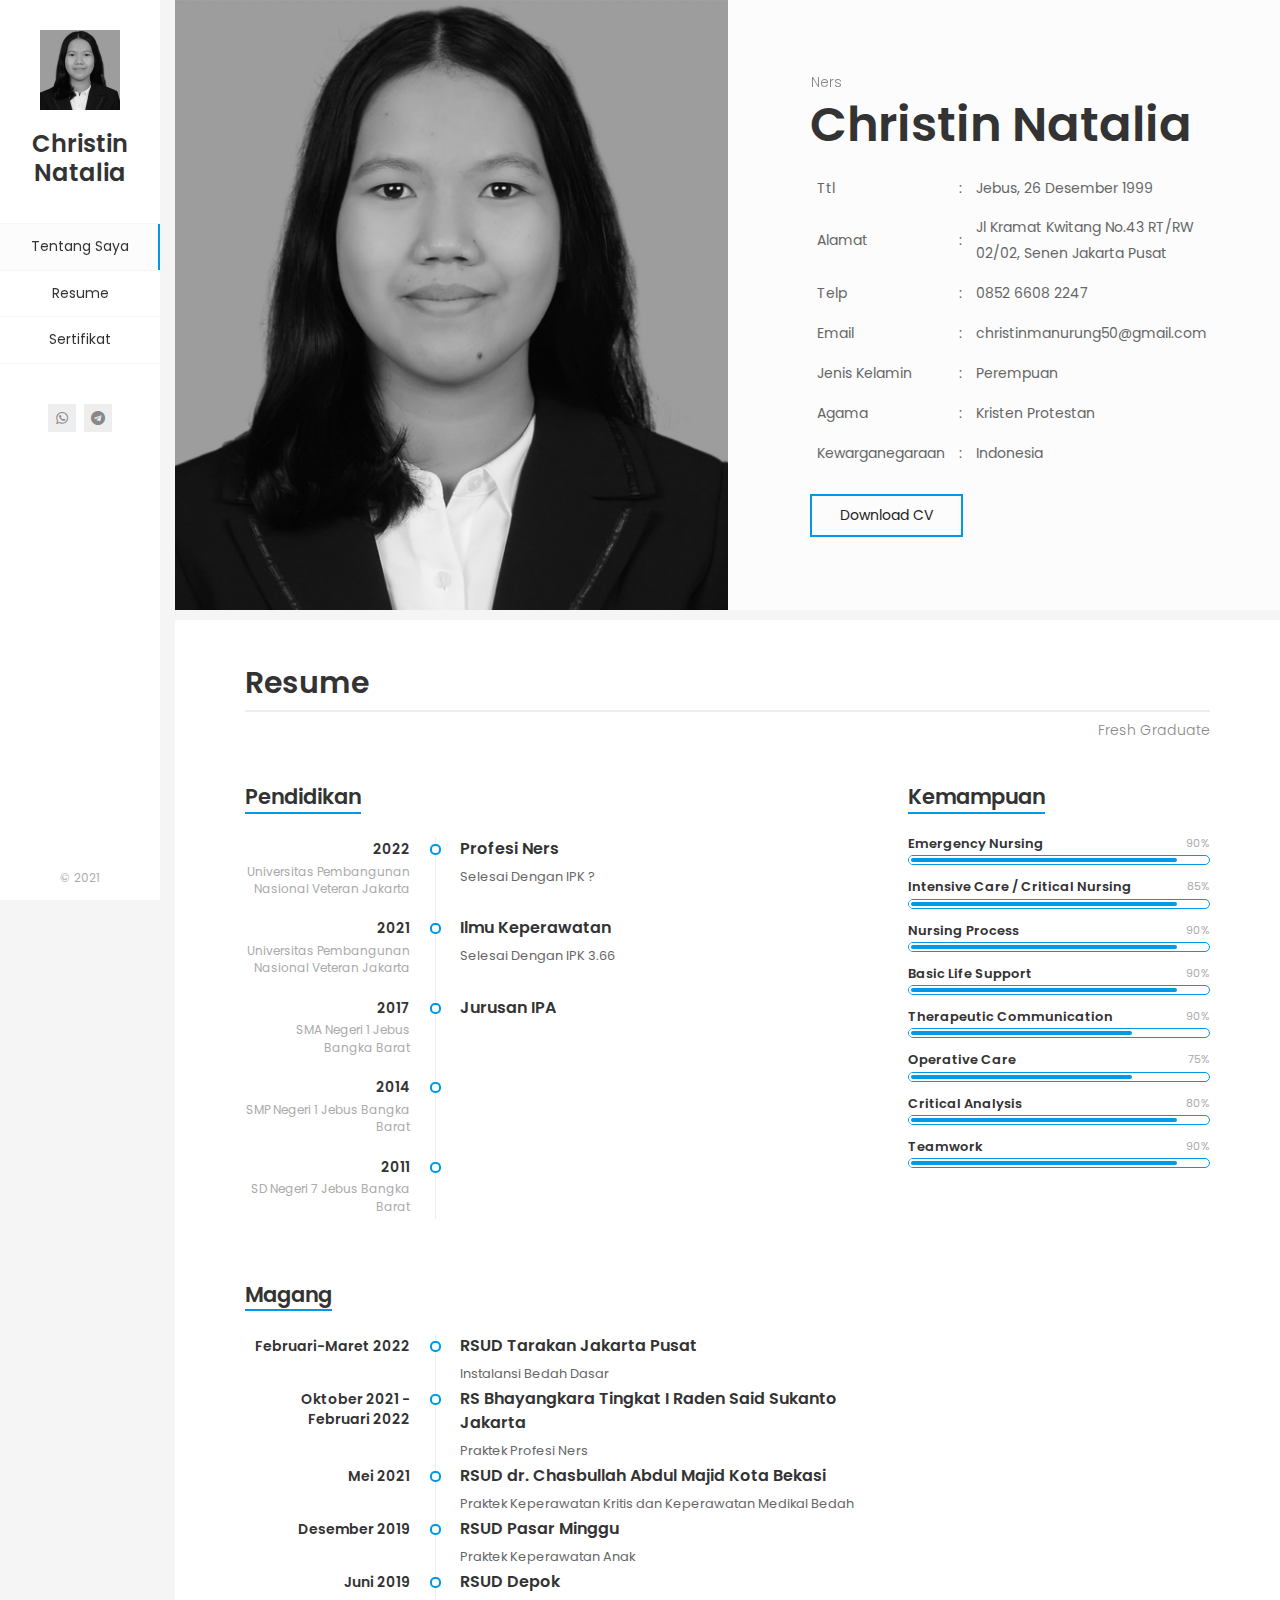
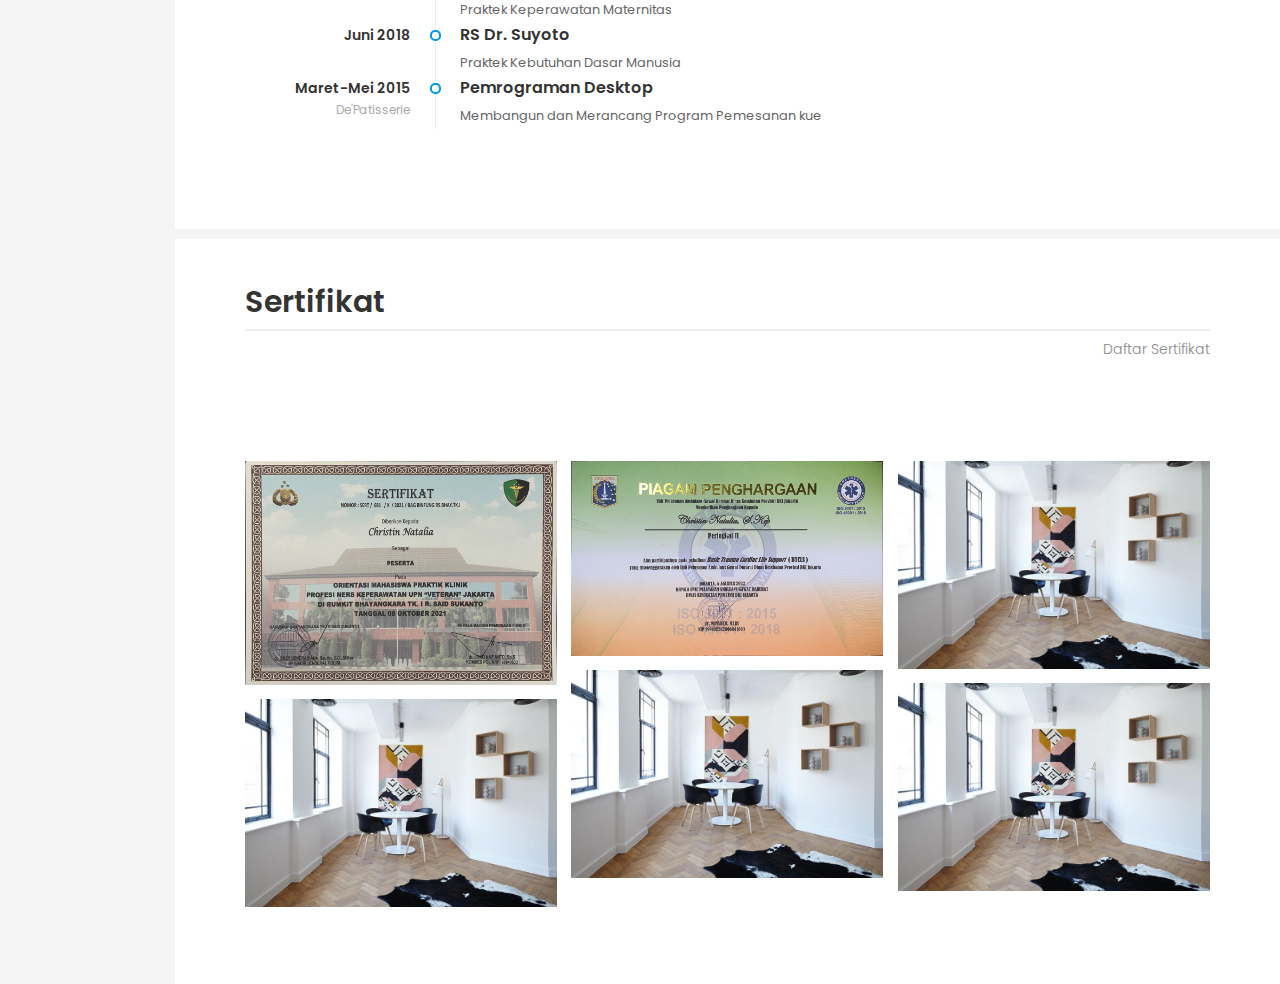
==== index.html @ 573642d5 "commit pertama" ====
<!DOCTYPE html>
<html lang="en-US">

<head>
    <meta charset="UTF-8">
    <meta name="viewport" content="width=device-width, initial-scale=1.0">
    <link rel="profile" href="https://gmpg.org/xfn/11">
    <link rel="pingback" href="https://lmpixels.com/wp/kerge-wp/demo-op/xmlrpc.php">
    <title>Christin Natalia</title>
    <link href="assets/img/favicon.ico" rel="icon">
    <meta name='robots' content='max-image-preview:large'>
    <link rel='dns-prefetch' href='//fonts.googleapis.com'>
    <link rel='dns-prefetch' href='//s.w.org'>
    
    <script type="text/javascript">
        window._wpemojiSettings = {
            "baseUrl": "https:\/\/s.w.org\/images\/core\/emoji\/13.0.1\/72x72\/",
            "ext": ".png",
            "svgUrl": "https:\/\/s.w.org\/images\/core\/emoji\/13.0.1\/svg\/",
            "svgExt": ".svg",
            "source": {
                "concatemoji": "https:\/\/lmpixels.com\/wp\/kerge-wp\/demo-op\/wp-includes\/js\/wp-emoji-release.min.js"
            }
        };
        ! function (e, a, t) {
            var n, r, o, i = a.createElement("canvas"),
                p = i.getContext && i.getContext("2d");

            function s(e, t) {
                var a = String.fromCharCode;
                p.clearRect(0, 0, i.width, i.height), p.fillText(a.apply(this, e), 0, 0);
                e = i.toDataURL();
                return p.clearRect(0, 0, i.width, i.height), p.fillText(a.apply(this, t), 0, 0), e === i.toDataURL()
            }

            function c(e) {
                var t = a.createElement("script");
                t.src = e, t.defer = t.type = "text/javascript", a.getElementsByTagName("head")[0].appendChild(t)
            }
            for (o = Array("flag", "emoji"), t.supports = {
                    everything: !0,
                    everythingExceptFlag: !0
                }, r = 0; r < o.length; r++) t.supports[o[r]] = function (e) {
                if (!p || !p.fillText) return !1;
                switch (p.textBaseline = "top", p.font = "600 32px Arial", e) {
                    case "flag":
                        return s([127987, 65039, 8205, 9895, 65039], [127987, 65039, 8203, 9895, 65039]) ? !1 : !s([
                            55356, 56826, 55356, 56819
                        ], [55356, 56826, 8203, 55356, 56819]) && !s([55356, 57332, 56128, 56423, 56128, 56418,
                            56128, 56421, 56128, 56430, 56128, 56423, 56128, 56447
                        ], [55356, 57332, 8203, 56128, 56423, 8203, 56128, 56418, 8203, 56128, 56421, 8203,
                            56128, 56430, 8203, 56128, 56423, 8203, 56128, 56447
                        ]);
                    case "emoji":
                        return !s([55357, 56424, 8205, 55356, 57212], [55357, 56424, 8203, 55356, 57212])
                }
                return !1
            }(o[r]), t.supports.everything = t.supports.everything && t.supports[o[r]], "flag" !== o[r] && (t
                .supports.everythingExceptFlag = t.supports.everythingExceptFlag && t.supports[o[r]]);
            t.supports.everythingExceptFlag = t.supports.everythingExceptFlag && !t.supports.flag, t.DOMReady = !1, t
                .readyCallback = function () {
                    t.DOMReady = !0
                }, t.supports.everything || (n = function () {
                    t.readyCallback()
                }, a.addEventListener ? (a.addEventListener("DOMContentLoaded", n, !1), e.addEventListener("load",
                    n, !1)) : (e.attachEvent("onload", n), a.attachEvent("onreadystatechange", function () {
                    "complete" === a.readyState && t.readyCallback()
                })), (n = t.source || {}).concatemoji ? c(n.concatemoji) : n.wpemoji && n.twemoji && (c(n.twemoji),
                    c(n.wpemoji)))
        }(window, document, window._wpemojiSettings);
    </script>
    <style type="text/css">
        img.wp-smiley,
        img.emoji {
            display: inline !important;
            border: none !important;
            box-shadow: none !important;
            height: 1em !important;
            width: 1em !important;
            margin: 0 .07em !important;
            vertical-align: -0.1em !important;
            background: none !important;
            padding: 0 !important;
        }

        .recentcomments a {
            display: inline !important;
            padding: 0 !important;
            margin: 0 !important;
        }
        img {     
            -webkit-touch-callout:none;  
            -webkit-user-select:none;
        }
        img {
            pointer-events: none;
        }
        .nul_bdr{ border: none; padding-bottom:-10px !important; margin-bottom: -10px !important; }
    </style>
    <link rel='stylesheet' id='css-0-css' href='assets/css/176cccc6-1619509278.min.css' type='text/css' media='all'>
    <link rel='stylesheet' id='kerge-google-fonts-css' href='https://fonts.googleapis.com/css?family=Poppins:100,100italic,200,200italic,300,300italic,regular,italic,500,500italic,600,600italic,700,700italic,800,800italic,900,900italic' type='text/css' media='all'>
    <script type='text/javascript' src='assets/js/597e2102-1607774203.min.js' id='js-1-js'></script>
    <link rel="https://api.w.org/" href="assets/json/index.json">
    <link rel="alternate" type="application/json" href="assets/json/wp/v2/pages/14.json">
    <link rel="EditURI" type="application/rsd+xml" title="RSD" href="xmlrpc.xml?rsd">
    <link rel="wlwmanifest" type="application/wlwmanifest+xml" href="wp-includes\wlwmanifest.xml">
    <link href="assets/venobox/venobox.css" rel="stylesheet">
    <meta name="generator" content="WordPress 5.7.1">
    
    <link rel="alternate" type="application/json+oembed" href="assets/json/oembed/1.0/embed.json?url=https%3A%2F%2Flmpixels.com%2Fwp%2Fkerge-wp%2Fdemo-op%2F">
    <link rel="alternate" type="text/xml+oembed" href="assets/json/oembed/1.0/embed.xml?url=https%3A%2F%2Flmpixels.com%2Fwp%2Fkerge-wp%2Fdemo-op%2F&#038;format=xml">
    <style type="text/css" id="wp-custom-css">
        .section-inner.start-page-full-width {
            min-height: 0;
        }
    </style>
</head>

<body data-rsssl="1"
    class="home page-template page-template-page-templates page-template-template-kerge-vcard-one-page page-template-page-templatestemplate-kerge-vcard-one-page-php page page-id-14 wp-embed-responsive masthead-fixed full-width grid" oncontextmenu="return false">

    <!-- Loading animation -->
    <div class="preloader">
        <div class="preloader-animation">
            <div class="preloader-spinner">
            </div>
        </div>
    </div>
    <!-- /Loading animation -->

    <div id="page" class="page-layout">

        <header id="site_header" class="header mobile-menu-hide">
            <div class="header-content clearfix">
                <div class="header-image">
                    <a href="index.html">
                        <img src="assets/img/foto.jpg" alt="image">
                    </a>
                </div>

                <div class="site-title-block">
                    <a href="index.html">
                        <h1 class="site-title">Christin Natalia</h1>
                    </a>
                </div>

                <!-- Navigation -->
                <div class="site-nav dl-menuwrapper">                    
                    <ul id="nav" class="site-main-menu site-auto-menu one-page-menu"></ul>                    
                </div>

                <!-- Social Links -->
                <div class="social-links">
                    <a href="#" target="_blank"> <i class="fa fa-whatsapp"></i></a>
                    <a href="#" target="_blank"><i class="fa fa-telegram"></i> </a>
                </div>
                <!-- /Social Links -->

                <!-- Copyrights -->
                <div class="copyrights">© 2021</div>
                <!-- /Copyrights -->
            </div>
        </header>
        <!-- /Header -->

        <!-- Mobile Header -->
        <div class="mobile-header mobile-visible">
            <div class="mobile-logo-container">
                <div class="mobile-header-image">
                    <a href="index.html">
                        <img src="assets/img/foto.jpg" alt="image">
                    </a>
                </div>

                <div class="mobile-site-title">
                    <a href="index.html">Christin Natalia</a>
                </div>
            </div>

            <a class="menu-toggle mobile-visible"> <i class="fa fa-bars"></i> </a>
        </div>
        <!-- /Mobile Header -->

        <!-- Scroll To Top Button -->
        <div class="lmpixels-scroll-to-top"><i class="lnr lnr-chevron-up"></i></div>
        <!-- /Scroll To Top Button -->

        <div id="main" class="site-main">
            <!-- Page changer wrapper -->
            <div class="pt-wrapper">
                <!-- Subpages -->
                <div class="subpages one-page-layout">

                    <section id="about-me" data-title="Tentang Saya"
                        class="pt-page pt-page-about-me start-page second-style">
                        <div class="section-inner start-page-full-width">
                            <div class="start-page-full-width">
                                <div class="row">
                                    <div class="col-sm-12 col-md-6 col-lg-6">
                                        <div class="inner-content">
                                            <div class="fill-block"></div>
                                        </div>
                                    </div>
                                    <div class="col-sm-12 col-md-6 col-lg-6">
                                        <div class="inner-content">
                                            <div class="hp-text-block">
                                                <div class="owl-carousel text-rotation">
                                                    <div class="item">
                                                        <div class="sp-subtitle">Ners</div>
                                                    </div>
                                                    <div class="item">
                                                        <div class="sp-subtitle">Sarjana Keperawatan</div>
                                                    </div>
                                                    <div class="item">
                                                        <div class="sp-subtitle">  </div>
                                                    </div>
                                                    <div class="item">
                                                        <div class="sp-subtitle">  </div>
                                                    </div>                                                    
                                                </div>
                                                <h2 class="hp-main-title">Christin Natalia</h2>
                                                <table class="nul_bdr">
                                                    <tr class="nul_bdr"> <td class="nul_bdr">Ttl</td> <td class="nul_bdr">:</td> <td class="nul_bdr"> Jebus, 26 Desember 1999</td> </tr>
                                                    <tr class="nul_bdr"> <td class="nul_bdr">Alamat</td> <td class="nul_bdr">:</td> <td class="nul_bdr">Jl Kramat Kwitang No.43 RT/RW 02/02, Senen Jakarta Pusat</td> </tr>
                                                    <tr class="nul_bdr"> <td class="nul_bdr">Telp</td> <td class="nul_bdr">:</td> <td class="nul_bdr">0852 6608 2247</td> </tr>
                                                    <tr class="nul_bdr"> <td class="nul_bdr">Email</td> <td class="nul_bdr">:</td> <td class="nul_bdr">christinmanurung50@gmail.com</td> </tr>
                                                    <tr class="nul_bdr"> <td class="nul_bdr">Jenis Kelamin</td> <td class="nul_bdr">:</td> <td class="nul_bdr">Perempuan</td> </tr>
                                                    <tr class="nul_bdr"> <td class="nul_bdr">Agama</td> <td class="nul_bdr">:</td> <td class="nul_bdr">Kristen Protestan</td> </tr>
                                                    <tr class="nul_bdr"> <td class="nul_bdr">Kewarganegaraan</td> <td class="nul_bdr">:</td> <td class="nul_bdr">Indonesia</td> </tr>                
                                                </table>
                                                <div class="hp-buttons">
                                                    <a href="https://bit.ly/Christin_Natalia_CV" target="_blank"
                                                        class="btn btn-primary">Download CV</a>
                                                </div>
                                            </div>
                                        </div>
                                    </div>
                                </div>
                            </div>
                        </div>
                        
                    </section>
                    <section id="resume" data-title="Resume" class="pt-page pt-page-resume">
                        <div class="section-inner custom-page-content">
                            <div class="section-title-block second-style">
                                <h2 class="section-title">Resume</h2>
                                <h5 class="section-description">Fresh Graduate</h5>
                            </div>
                            <div class="section-content">
                                <div class="fw-page-builder-content">
                                    <section class="fw-main-row ">
                                        <div class="fw-container">
                                            <div class="row">
                                                <div class=" col-xs-12 col-sm-8 ">
                                                    <div id="col_inner_id-608f7d94ee804" class="fw-col-inner"
                                                        data-paddings="0px 0px 30px 0px">
                                                        <div class="block-title">
                                                            <h3>Pendidikan<span></span></h3>
                                                        </div>
                                                        <div id="timeline-608f7d94eea5d"
                                                            class="timeline timeline-second-style clearfix">
                                                            <div class="timeline-item clearfix">
                                                                <div class="left-part">
                                                                    <h5 class="item-period">2022</h5>
                                                                    <span class="item-company">Universitas Pembangunan Nasional Veteran Jakarta</span>
                                                                </div>
                                                                <div class="divider"></div>
                                                                <div class="right-part">
                                                                    <h4 class="item-title">Profesi Ners</h4>
                                                                    <div class="text"> Selesai Dengan IPK ? </div>
                                                                </div>
                                                            </div>
															<div class="timeline-item clearfix">
                                                                <div class="left-part">
                                                                    <h5 class="item-period">2021</h5>
                                                                    <span class="item-company">Universitas Pembangunan Nasional Veteran Jakarta</span>
                                                                </div>
                                                                <div class="divider"></div>
                                                                <div class="right-part">
                                                                    <h4 class="item-title">Ilmu Keperawatan</h4>
                                                                    <div class="text"> Selesai Dengan IPK 3.66 </div>
                                                                </div>
                                                            </div>
                                                            <div class="timeline-item clearfix">
                                                                <div class="left-part">
                                                                    <h5 class="item-period">2017</h5>
                                                                    <span class="item-company">SMA Negeri 1 Jebus Bangka
                                                                        Barat</span>
                                                                </div>
                                                                <div class="divider"></div>
                                                                <div class="right-part">
                                                                    <h4 class="item-title">Jurusan IPA</h4>
                                                                    <div class="text"> </div>
                                                                </div>
                                                            </div>
                                                            <div class="timeline-item clearfix">
                                                                <div class="left-part">
                                                                    <h5 class="item-period">2014</h5>
                                                                    <span class="item-company">SMP Negeri 1 Jebus Bangka
                                                                        Barat</span>
                                                                </div>
                                                                <div class="divider"></div>
                                                                <div class="right-part">
                                                                    <h4 class="item-title"></h4>
                                                                    <div class="text"> </div>
                                                                </div>
                                                            </div>
                                                            <div class="timeline-item clearfix">
                                                                <div class="left-part">
                                                                    <h5 class="item-period">2011</h5>
                                                                    <span class="item-company">SD Negeri 7 Jebus Bangka
                                                                        Barat</span>
                                                                </div>
                                                                <div class="divider"></div>
                                                                <div class="right-part">
                                                                    <h4 class="item-title"></h4>
                                                                    <div class="text"> </div>
                                                                </div>
                                                            </div>
                                                        </div>
                                                        <div class="fw-divider-space" style="padding-top: 30px;"></div>
                                                        <!--<div class="block-title">
                                                            <h3>Pengalaman<span></span></h3>
                                                        </div>
                                                        <div id="timeline-608f7d94eed61"
                                                            class="timeline timeline-second-style clearfix">
                                                            <div class="timeline-item clearfix">
                                                                <div class="left-part">
                                                                    <h5 class="item-period">2018 - Sekarang</h5>
                                                                    <span class="item-company">PT MUGI</span>
                                                                </div>
                                                                <div class="divider"></div>
                                                                <div class="right-part">
                                                                    <h4 class="item-title">Pemrograman Web</h4>
                                                                    <div class="text" style="max-width: 1000px;"> 
                                                                        <ol>
                                                                            <li>Membangun dan merancang web <a href="https://mugi.co.id/" target="_blank">mugi.co.id</a></li>
                                                                            <li>Membangun dan merancang web <a href="https://master.mugi.co.id/" target="_blank">manajemen servis</a> untuk keperluan: </li>
                                                                                <ol type="a" style="margin:0px;">
                                                                                    <li>Proses pemasangan</li>
                                                                                    <li>Proses servis</li>
                                                                                    <li>Pelaporan servis</li>
                                                                                    <li>Pengelolaan mesin(garansi, tera & tera ulang)</li>                                                                                
                                                                                </ol>
                                                                            <li>Membangun dan merancang web <a href="https://master.mugi.co.id/" target="_blank">logistik</a> untuk keperluan: </li>
                                                                                <ol type="a" style="margin:0px;">
                                                                                    <li>Bon Permintaan Barang</li>
                                                                                    <li>Bon Barang Masuk</li>
                                                                                    <li>Barang Keluar</li>
                                                                                    <li>Stok mesin nasional</li>
                                                                                </ol>
                                                                            <li>Membangun dan merancang web <a href="https://master.mugi.co.id/" target="_blank">Pembelian</a></li>
                                                                            <li>Membangun dan merancang web <a href="https://kasbank.mugi.co.id/" target="_blank">General Ledger(Jurnal Umum)</a> untuk: </li>
                                                                                <ol type="a" style="margin:0px;">
                                                                                    <li>Kas</li>
                                                                                    <li>Bank</li>
                                                                                    <li>Piutang dagang</li>
                                                                                    <li>Laporan neraca saldo, LKK & LKB</li>
                                                                                </ol>
                                                                            <li>Membangun dan merancang web <a href="https://report.mugi.co.id/" target="_blank">Khusus Laporan</a> untuk: </li>
                                                                                <ol type="a" style="margin:0px;">
                                                                                    <li>Konfirmasi pesanan</li>
                                                                                    <li>Inventaris</li>
                                                                                    <li>Piutang dagang</li>                                                                                    
                                                                                </ol>
                                                                            <li>Memperbaiki dan menyusun ulang database</li>
                                                                        </ol>
                                                                    </div>

                                                                </div>
                                                            </div>
                                                        </div>
                                                        <!---->
                                                        <div class="fw-divider-space" style="padding-top: 30px;"></div>
                                                        <div class="block-title">
                                                            <h3>Magang<span></span></h3>
                                                        </div>
                                                        <div id="timeline-608f7d94eed61"
                                                            class="timeline timeline-second-style clearfix">
                                                            <div class="timeline-item clearfix">
                                                                <div class="left-part">
                                                                    <h5 class="item-period">Februari-Maret 2022</h5>
                                                                    <span class="item-company"> </span>
                                                                </div>
                                                                <div class="divider"></div>
                                                                <div class="right-part">
                                                                    <h4 class="item-title">RSUD Tarakan Jakarta Pusat</h4>
                                                                    <div class="text">Instalansi Bedah Dasar</div> 
                                                                </div>
                                                            </div>
                                                        </div>
														<div id="timeline-608f7d94eed61"
                                                            class="timeline timeline-second-style clearfix">
                                                            <div class="timeline-item clearfix">
                                                                <div class="left-part">
                                                                    <h5 class="item-period">Oktober 2021 - Februari 2022</h5>
                                                                    <span class="item-company"> </span>
                                                                </div>
                                                                <div class="divider"></div>
                                                                <div class="right-part">
                                                                    <h4 class="item-title">RS Bhayangkara Tingkat I Raden Said Sukanto Jakarta</h4>
                                                                    <div class="text">Praktek Profesi Ners</div> 
                                                                </div>
                                                            </div>
                                                        </div>
														<div id="timeline-608f7d94eed61"
                                                            class="timeline timeline-second-style clearfix">
                                                            <div class="timeline-item clearfix">
                                                                <div class="left-part">
                                                                    <h5 class="item-period">Mei 2021</h5>
                                                                    <span class="item-company"> </span>
                                                                </div>
                                                                <div class="divider"></div>
                                                                <div class="right-part">
                                                                    <h4 class="item-title">RSUD dr. Chasbullah Abdul Majid Kota Bekasi</h4>
                                                                    <div class="text">Praktek Keperawatan Kritis dan Keperawatan Medikal Bedah</div> 
                                                                </div>
                                                            </div>
                                                        </div>
														<div id="timeline-608f7d94eed61"
                                                            class="timeline timeline-second-style clearfix">
                                                            <div class="timeline-item clearfix">
                                                                <div class="left-part">
                                                                    <h5 class="item-period">Desember 2019</h5>
                                                                    <span class="item-company"> </span>
                                                                </div>
                                                                <div class="divider"></div>
                                                                <div class="right-part">
                                                                    <h4 class="item-title">RSUD Pasar Minggu</h4>
                                                                    <div class="text">Praktek Keperawatan Anak</div> 
                                                                </div>
                                                            </div>
                                                        </div>
														
														<div id="timeline-608f7d94eed61"
                                                            class="timeline timeline-second-style clearfix">
                                                            <div class="timeline-item clearfix">
                                                                <div class="left-part">
                                                                    <h5 class="item-period">Juni 2019</h5>
                                                                    <span class="item-company"> </span>
                                                                </div>
                                                                <div class="divider"></div>
                                                                <div class="right-part">
                                                                    <h4 class="item-title">RSUD Depok</h4>
                                                                    <div class="text">Praktek Keperawatan Maternitas</div> 
                                                                </div>
                                                            </div>
                                                        </div>
														<div id="timeline-608f7d94eed61"
                                                            class="timeline timeline-second-style clearfix">
                                                            <div class="timeline-item clearfix">
                                                                <div class="left-part">
                                                                    <h5 class="item-period">Juni 2018</h5>
                                                                    <span class="item-company"> </span>
                                                                </div>
                                                                <div class="divider"></div>
                                                                <div class="right-part">
                                                                    <h4 class="item-title">RS Dr. Suyoto</h4>
                                                                    <div class="text">Praktek Kebutuhan Dasar Manusia</div> 
                                                                </div>
                                                            </div>
                                                        </div>
														
														<div id="timeline-608f7d94eed61"
                                                            class="timeline timeline-second-style clearfix">
                                                            <div class="timeline-item clearfix">
                                                                <div class="left-part">
                                                                    <h5 class="item-period">Maret-Mei 2015</h5>
                                                                    <span class="item-company">De'Patisserie</span>
                                                                </div>
                                                                <div class="divider"></div>
                                                                <div class="right-part">
                                                                    <h4 class="item-title">Pemrograman Desktop</h4>
                                                                    <div class="text">Membangun dan Merancang Program Pemesanan kue</div> 
                                                                </div>
                                                            </div>
                                                        </div>
														
                                                        <!---->
                                                    </div>
                                                </div>
                                                <div class=" col-xs-12 col-sm-4 ">
                                                    <div id="col_inner_id-608f7d94eef00" class="fw-col-inner"
                                                        data-paddings="0px 0px 0px 0px">
                                                        <div class="block-title">
                                                            <h3>Kemampuan<span></span></h3>
                                                        </div>
                                                        <div id="skills-608f7d94ef2be"
                                                            class="skills-info skills-second-style">
                                                            <div class="clearfix">
                                                                <h4>Emergency Nursing</h4>
                                                                <div class="skill-value">90%</div>
                                                            </div>
                                                            <div id="skill-d9463e5f0a24d672eeef77870568f031"
                                                                data-value="90" data-color="#0099e5"
                                                                class="skill-container">
                                                                <div class="skill-percentage"></div>
                                                            </div>
                                                            <div class="clearfix">
                                                                <h4>Intensive Care / Critical Nursing</h4>
                                                                <div class="skill-value">85%</div>
                                                            </div>
                                                            <div id="skill-46bcfcc7b1edf93255525d3a3249f963"
                                                                data-value="80" data-color="#0099e5"
                                                                class="skill-container">
                                                                <div class="skill-percentage"></div>
                                                            </div>
                                                            <div class="clearfix">
                                                                <h4>Nursing Process</h4>
                                                                <div class="skill-value">90%</div>
                                                            </div>
                                                            <div id="skill-35980444dce5f6d1a750bc2b7e6f3258"
                                                                data-value="90" data-color="#0099e5"
                                                                class="skill-container">
                                                                <div class="skill-percentage"></div>
                                                            </div>
                                                            <div class="clearfix">
                                                                <h4>Basic Life Support</h4>
                                                                <div class="skill-value">90%</div>
                                                            </div>
                                                            <div id="skill-ffc0c0eb95eca18bf4c6ff0a75020adf"
                                                                data-value="90" data-color="#0099e5"
                                                                class="skill-container">
                                                                <div class="skill-percentage"></div>
                                                            </div>
                                                            <div class="clearfix">
                                                                <h4>Therapeutic Communication</h4>
                                                                <div class="skill-value">90%</div>
                                                            </div>
                                                            <div id="skill-8cfe7b82b5dd93334224bbe9f283e2fb"
                                                                data-value="90" data-color="#0099e5"
                                                                class="skill-container">
                                                                <div class="skill-percentage"></div>
                                                            </div>
                                                            <div class="clearfix">
                                                                <h4>Operative Care</h4>
                                                                <div class="skill-value">75%</div>
                                                            </div>
                                                            <div id="skill-8cfe7b82b5dd93334224bbe9f283e2fb"
                                                                data-value="75" data-color="#0099e5"
                                                                class="skill-container">
                                                                <div class="skill-percentage"></div>
                                                            </div>
                                                            <div class="clearfix">
                                                                <h4>Critical Analysis</h4>
                                                                <div class="skill-value">80%</div>
                                                            </div>
                                                            <div id="skill-46bcfcc7b1edf93255525d3a3249f963"
                                                                data-value="80" data-color="#0099e5"
                                                                class="skill-container">
                                                                <div class="skill-percentage"></div>
                                                            </div>
                                                            <div class="clearfix">
                                                                <h4>Teamwork</h4>
                                                                <div class="skill-value">90%</div>
                                                            </div>
                                                            <div id="skill-46bcfcc7b1edf93255525d3a3249f963"
                                                                data-value="90" data-color="#0099e5"
                                                                class="skill-container">
                                                                <div class="skill-percentage"></div>
                                                            </div>                                                            
                                                                                                                        
                                                        </div>
                                                    </div>
                                                </div>
                                            </div>
                                            
                                        </div>
                                    </section>
                                </div>
                            </div>
                        </div>
                    </section>
                    <section id="portfolio" data-title="Sertifikat" class="pt-page pt-page-portfolio">
                        <div class="section-inner custom-page-content">
                            <div class="section-title-block second-style">
                                <h2 class="section-title">Sertifikat</h2>
                                <h5 class="section-description">Daftar Sertifikat</h5>
                            </div>
                            <div class="section-content">
                                <div class="fw-page-builder-content">
                                    <section class="fw-main-row ">
                                        <div class="fw-container">
                                            <div class="row">
                                                <div class=" col-xs-12 col-sm-12 ">
                                                    <div id="col_inner_id-608f7d94f0420" class="fw-col-inner"
                                                        data-paddings="0px 0px 0px 0px">
                                                        <!-- Portfolio Content -->
                                                        <div id="portfolio_content_3ed0996f253ca33259511381ae774b67"
                                                            class="portfolio-content" data-categories="4,3,6,5,2">
                                                            <ul class="portfolio-filters">
                                                                <li class="active">
                                                                    <a class="filter btn btn-sm btn-link"
                                                                        data-group="category_all"></a>
                                                                </li>
                                                            </ul>
                                                            <!-- Portfolio Grid -->
                                                            <div class="portfolio-grid three-columns">
                                                                <figure class="item lbaudio"
                                                                    data-groups='["category_all", &quot;category_soundcloud&quot;]'>
                                                                    <div class="portfolio-item-img kotak">
                                                                        <img width="1280" height="853"
                                                                            src="http://i.stack.imgur.com/smHPA.png"
                                                                            class="attachment-portfolio-image-three-c size-portfolio-image-three-c wp-post-image img_s_1"
                                                                            alt="SoundCloud Audio" loading="lazy"
                                                                            title=""
                                                                            srcset="assets/img/5-1.jpg 1280w, assets/img/5-1-300x200.jpg 300w, assets/img/5-1-768x512.jpg 768w, assets/img/5-1-1024x682.jpg 1024w"
                                                                            sizes="(max-width: 768px) 92vw, (max-width: 992px) 450px, (max-width: 1200px) 597px, 25vw">
                                                                        <a href="http://i.stack.imgur.com/smHPA.png"
                                                                            class="lightbox a_s_1"
                                                                            title="HTML5 & CSS3"></a>
                                                                    </div> <!--<i class="fa fa-volume-up"></i> -->
                                                                    <h4 class="name">Praktek Klinik Ners</h4>
                                                                    <span class="category">RS Bhayangkara Tingkat I Raden Said Sukanto</span>
                                                                </figure>
                                                                <figure class="item lbaudio"
                                                                    data-groups='["category_all", &quot;category_soundcloud&quot;]'>
                                                                    <div class="portfolio-item-img kotak">
                                                                        <img width="1280" height="853"
                                                                            src="http://i.stack.imgur.com/smHPA.png"
                                                                            class="attachment-portfolio-image-three-c size-portfolio-image-three-c wp-post-image img_s_2"
                                                                            alt="SoundCloud Audio" loading="lazy"
                                                                            title=""
                                                                            srcset="assets/img/5-1.jpg 1280w, assets/img/5-1-300x200.jpg 300w, assets/img/5-1-768x512.jpg 768w, assets/img/5-1-1024x682.jpg 1024w"
                                                                            sizes="(max-width: 768px) 92vw, (max-width: 992px) 450px, (max-width: 1200px) 597px, 25vw">
                                                                        <a href="http://i.stack.imgur.com/smHPA.png"
                                                                            class="lightbox a_s_2"
                                                                            title="PHP Fundamental"></a>
                                                                    </div> <!--<i class="fa fa-volume-up"></i> -->
                                                                    <h4 class="name">Piagam Penghargaan BTCLS</h4>
                                                                    <span class="category">AGD Dinas Kesehatan DKI Jakarta</span>
                                                                </figure>
                                                                <figure class="item lbaudio"
                                                                    data-groups='["category_all", &quot;category_soundcloud&quot;]'>
                                                                    <div class="portfolio-item-img kotak">
                                                                        <img width="1280" height="853"
                                                                            src="http://i.stack.imgur.com/smHPA.png"
                                                                            class="attachment-portfolio-image-three-c size-portfolio-image-three-c wp-post-image img_s_3"
                                                                            alt="SoundCloud Audio" loading="lazy"
                                                                            title=""
                                                                            srcset="assets/img/5-1.jpg 1280w, assets/img/5-1-300x200.jpg 300w, assets/img/5-1-768x512.jpg 768w, assets/img/5-1-1024x682.jpg 1024w"
                                                                            sizes="(max-width: 768px) 92vw, (max-width: 992px) 450px, (max-width: 1200px) 597px, 25vw">
                                                                        <a href="http://i.stack.imgur.com/smHPA.png"
                                                                            class="lightbox a_s_3"
                                                                            title="PHP OOP"></a>
                                                                    </div> <!--<i class="fa fa-volume-up"></i> -->
                                                                    <h4 class="name">PHP OOP</h4>
                                                                    <span class="category">Babastudio</span>
                                                                </figure>
                                                                <figure class="item lbaudio"
                                                                    data-groups='["category_all", &quot;category_soundcloud&quot;]'>
                                                                    <div class="portfolio-item-img kotak">
                                                                        <img width="1280" height="853"
                                                                            src="http://i.stack.imgur.com/smHPA.png"
                                                                            class="attachment-portfolio-image-three-c size-portfolio-image-three-c wp-post-image img_s_4"
                                                                            alt="SoundCloud Audio" loading="lazy"
                                                                            title=""
                                                                            srcset="assets/img/5-1.jpg 1280w, assets/img/5-1-300x200.jpg 300w, assets/img/5-1-768x512.jpg 768w, assets/img/5-1-1024x682.jpg 1024w"
                                                                            sizes="(max-width: 768px) 92vw, (max-width: 992px) 450px, (max-width: 1200px) 597px, 25vw">
                                                                        <a href="http://i.stack.imgur.com/smHPA.png"
                                                                            class="lightbox a_s_4"
                                                                            title="CodeIgniter 3"></a>
                                                                    </div> <!--<i class="fa fa-volume-up"></i> -->
                                                                    <h4 class="name">CodeIgniter 3</h4>
                                                                    <span class="category">Babastudio</span>
                                                                </figure>
                                                                <figure class="item lbaudio"
                                                                    data-groups='["category_all", &quot;category_soundcloud&quot;]'>
                                                                    <div class="portfolio-item-img kotak">
                                                                        <img width="1280" height="853"
                                                                            src="http://i.stack.imgur.com/smHPA.png"
                                                                            class="attachment-portfolio-image-three-c size-portfolio-image-three-c wp-post-image img_s_5"
                                                                            alt="SoundCloud Audio" loading="lazy"
                                                                            title=""
                                                                            srcset="assets/img/5-1.jpg 1280w, assets/img/5-1-300x200.jpg 300w, assets/img/5-1-768x512.jpg 768w, assets/img/5-1-1024x682.jpg 1024w"
                                                                            sizes="(max-width: 768px) 92vw, (max-width: 992px) 450px, (max-width: 1200px) 597px, 25vw">
                                                                        <a href="http://i.stack.imgur.com/smHPA.png"
                                                                            class="lightbox a_s_5"
                                                                            title="JavaScript Fundamental"></a>
                                                                    </div> <!--<i class="fa fa-volume-up"></i> -->
                                                                    <h4 class="name">JavaScript Fundamental</h4>
                                                                    <span class="category">Babastudio</span>
                                                                </figure>
                                                                <figure class="item lbaudio"
                                                                    data-groups='["category_all", &quot;category_soundcloud&quot;]'>
                                                                    <div class="portfolio-item-img kotak">
                                                                        <img width="1280" height="853"
                                                                            src="http://i.stack.imgur.com/smHPA.png"
                                                                            class="attachment-portfolio-image-three-c size-portfolio-image-three-c wp-post-image img_s_6"
                                                                            alt="SoundCloud Audio" loading="lazy"
                                                                            title=""
                                                                            srcset="assets/img/5-1.jpg 1280w, assets/img/5-1-300x200.jpg 300w, assets/img/5-1-768x512.jpg 768w, assets/img/5-1-1024x682.jpg 1024w"
                                                                            sizes="(max-width: 768px) 92vw, (max-width: 992px) 450px, (max-width: 1200px) 597px, 25vw">
                                                                        <a href="http://i.stack.imgur.com/smHPA.png"
                                                                            class="lightbox a_s_6"
                                                                            title="Node JS"></a>
                                                                    </div> <!--<i class="fa fa-volume-up"></i> -->
                                                                    <h4 class="name">Node JS</h4>
                                                                    <span class="category">Babastudio</span>
                                                                </figure>

                                                                

                                                            </div>
                                                        </div>
                                                    </div>
                                                </div>
                                            </div>
                                        </div>
                                    </section>
                                </div>
                            </div>
                        </div>
                    </section>
                    
					<!--<section id="posts" data-title="Portofolio" class="pt-page pt-page-posts">
                        <div class="section-inner custom-page-content">
                            <div class="section-title-block second-style">
                                <h2 class="section-title">Portofolio</h2>
                                <h5 class="section-description">Daftar Portofolio</h5>
                            </div>
                            <div class="section-content">
                                <div class="fw-page-builder-content">
                                    <section class="fw-main-row ">
                                        <div class="fw-container">
                                            <div class="row">


                                                <div class=" col-xs-12 col-sm-12 ">
                                                    <div id="col_inner_id-608f7d9502375" class="fw-col-inner"
                                                        data-paddings="0px 0px 0px 0px">

                                                        <div class="blog-masonry two-columns clearfix">                                   
                                                            <div class="item post-105">
                                                                <div class="blog-card">
                                                                    <div class="media-block">
                                                                        <div class="category">
                                                                            <a href="detail.html" title="View all posts in UI">WEB</a>
                                                                        </div>
                                                                        <a href="detail2.html">
                                                                            <img src="assets/img/web/ecommer0.png" alt="image">
                                                                            <div class="mask"></div>
                                                                        </a>
                                                                    </div>
                                                                    <div class="post-info">
                                                                        <div class="post-date">2019</div>
                                                                        <a href="detail2.html"> <h4 class="blog-item-title">E-commerce</h4>
                                                                        </a>
                                                                    </div>
                                                                </div>
                                                            </div>
                                                            <div class="item post-105">
                                                                <div class="blog-card">
                                                                    <div class="media-block">
                                                                        <div class="category">
                                                                            <a href="detail.html" title="View all posts in UI">WEB</a>
                                                                        </div>
                                                                        <a href="detail.html">
                                                                            <img src="assets/img/web/mugicoid0.png" alt="image">
                                                                            <div class="mask"></div>
                                                                        </a>
                                                                    </div>
                                                                    <div class="post-info">
                                                                        <div class="post-date">2020</div>
                                                                        <a href="detail.html"> <h4 class="blog-item-title">Web Mugi</h4>
                                                                        </a>
                                                                    </div>
                                                                </div>
                                                            </div>
                                                            <div class="item post-105">
                                                                <div class="blog-card">
                                                                    <div class="media-block">
                                                                        <div class="category">
                                                                            <a href="detail1.html" title="View all posts in UI">WEB</a>
                                                                        </div>
                                                                        <a href="detail1.html">
                                                                            <img src="assets/img/web/master0.png" alt="image">
                                                                            <div class="mask"></div>
                                                                        </a>
                                                                    </div>
                                                                    <div class="post-info">
                                                                        <div class="post-date">2019</div>
                                                                        <a href="detail1.html"> <h4 class="blog-item-title">Web Internal Mugi(Logistik, Pembelian & Servis)</h4>
                                                                        </a>
                                                                    </div>
                                                                </div>
                                                            </div>
                                                            <div class="item post-105">
                                                                <div class="blog-card">
                                                                    <div class="media-block">
                                                                        <div class="category">
                                                                            <a href="detail3.html" title="View all posts in UI">WEB</a>
                                                                        </div>
                                                                        <a href="detail3.html">
                                                                            <img src="assets/img/web/kasbank0.png" alt="image">
                                                                            <div class="mask"></div>
                                                                        </a>
                                                                    </div>
                                                                    <div class="post-info">
                                                                        <div class="post-date">2020</div>
                                                                        <a href="detail3.html"> <h4 class="blog-item-title">Web Internal Mugi(General Ledger)</h4>
                                                                        </a>
                                                                    </div>
                                                                </div>
                                                            </div>
                                                            <div class="item post-105">
                                                                <div class="blog-card">
                                                                    <div class="media-block">
                                                                        <div class="category">
                                                                            <a href="detail4.html" title="View all posts in UI">WEB</a>
                                                                        </div>
                                                                        <a href="detail4.html">
                                                                            <img src="assets/img/web/report0.png" alt="image">
                                                                            <div class="mask"></div>
                                                                        </a>
                                                                    </div>
                                                                    <div class="post-info">
                                                                        <div class="post-date">2019</div>
                                                                        <a href="detail4.html"> <h4 class="blog-item-title">Web Internal Mugi(Khusus laporan)</h4>
                                                                        </a>
                                                                    </div>
                                                                </div>
                                                            </div>
                                                            
                                                            
                                                        </div>
                                                        
                                                    </div>
                                                </div>
                                            </div>

                                        </div>
                                    </section>
                                </div>
                            </div>
                        </div>
                    </section>-->
                    
                    
                </div>
            </div>
        </div>
    </div>
    <!-- <script data-cfasync="false" src="/cdn-cgi/scripts/5c5dd728/cloudflare-static/email-decode.min.js"></script> -->
    <script>
        jQuery(document).ready(function () {
            jQuery('.site-auto-menu').on("click", "a", function (e) {
                jQuery('#site_header').addClass('mobile-menu-hide');
            });
        });
        jQuery(document).on("click",".mfp-img",function(){
            alert('test');
        });
    </script>
    <link rel='stylesheet' id='css-4-css' href='assets/css/1a897267-1619511779.min.css' type='text/css' media='all'>
    <script type='text/javascript' src='assets/js/3df7d52a-1619511779.min.js' id='js-2-js'></script>
    <script type='text/javascript' src='https://www.google.com/recaptcha/api.js' id='js-recaptcha-js'></script>
    <script type='text/javascript' id='js-3-js-extra'>
        /* <![CDATA[ */
        var fwShortcodeCalendarLocalize = {
            "event": "Event",
            "events": "Events",
            "today": "Today",
            "locale": "en_US"
        };
        var calendar_languages = {
            "en_US": {
                "error_noview": "Calendar: View {0} not found",
                "error_dateformat": "Calendar: Wrong date format {0}. Should be either \"now\" or \"yyyy-mm-dd\"",
                "error_loadurl": "Calendar: Event URL is not set",
                "error_where": "Calendar: Wrong navigation direction {0}. Can be only \"next\" or \"prev\" or \"today\"",
                "error_timedevide": "Calendar: Time split parameter should divide 60 without decimals. Something like 10, 15, 30",
                "no_events_in_day": "No events in this day.",
                "title_year": "{0}",
                "title_month": "{0} {1}",
                "title_week": "week {0} of {1}",
                "title_day": "{0} {1} {2}, {3}",
                "week": "Week {0}",
                "all_day": "All day",
                "time": "Time",
                "events": "Events",
                "before_time": "Ends before timeline",
                "after_time": "Starts after timeline",
                "m0": "January",
                "m1": "February",
                "m2": "March",
                "m3": "April",
                "m4": "May",
                "m5": "June",
                "m6": "July",
                "m7": "August",
                "m8": "September",
                "m9": "October",
                "m10": "November",
                "m11": "December",
                "ms0": "Jan",
                "ms1": "Feb",
                "ms2": "Mar",
                "ms3": "Apr",
                "ms4": "May",
                "ms5": "Jun",
                "ms6": "Jul",
                "ms7": "Aug",
                "ms8": "Sep",
                "ms9": "Oct",
                "ms10": "Nov",
                "ms11": "Dec",
                "d0": "Sunday",
                "d1": "Monday",
                "d2": "Tuesday",
                "d3": "Wednesday",
                "d4": "Thursday",
                "d5": "Friday",
                "d6": "Saturday"
            }
        };
        /* ]]> */
    </script>
    <script type='text/javascript' src='assets/js/5610677b-1618521313.min.js' id='js-3-js'></script>
    <script type='text/javascript' src='assets/js/togi.js' id=''></script>
    <script src="assets/venobox/venobox.min.js"></script>
    <script type="text/javascript" src="assets/js/vanilla-tilt.min.js"></script>
    <script>
        VanillaTilt.init(document.querySelectorAll(".kotak"), {
            max: 25,
            speed: 400,
            perspective:500,
            scale: 1.1,
            glare: true,
            "max-glare": 0.5,
        });
    </script>
</body>

</html>
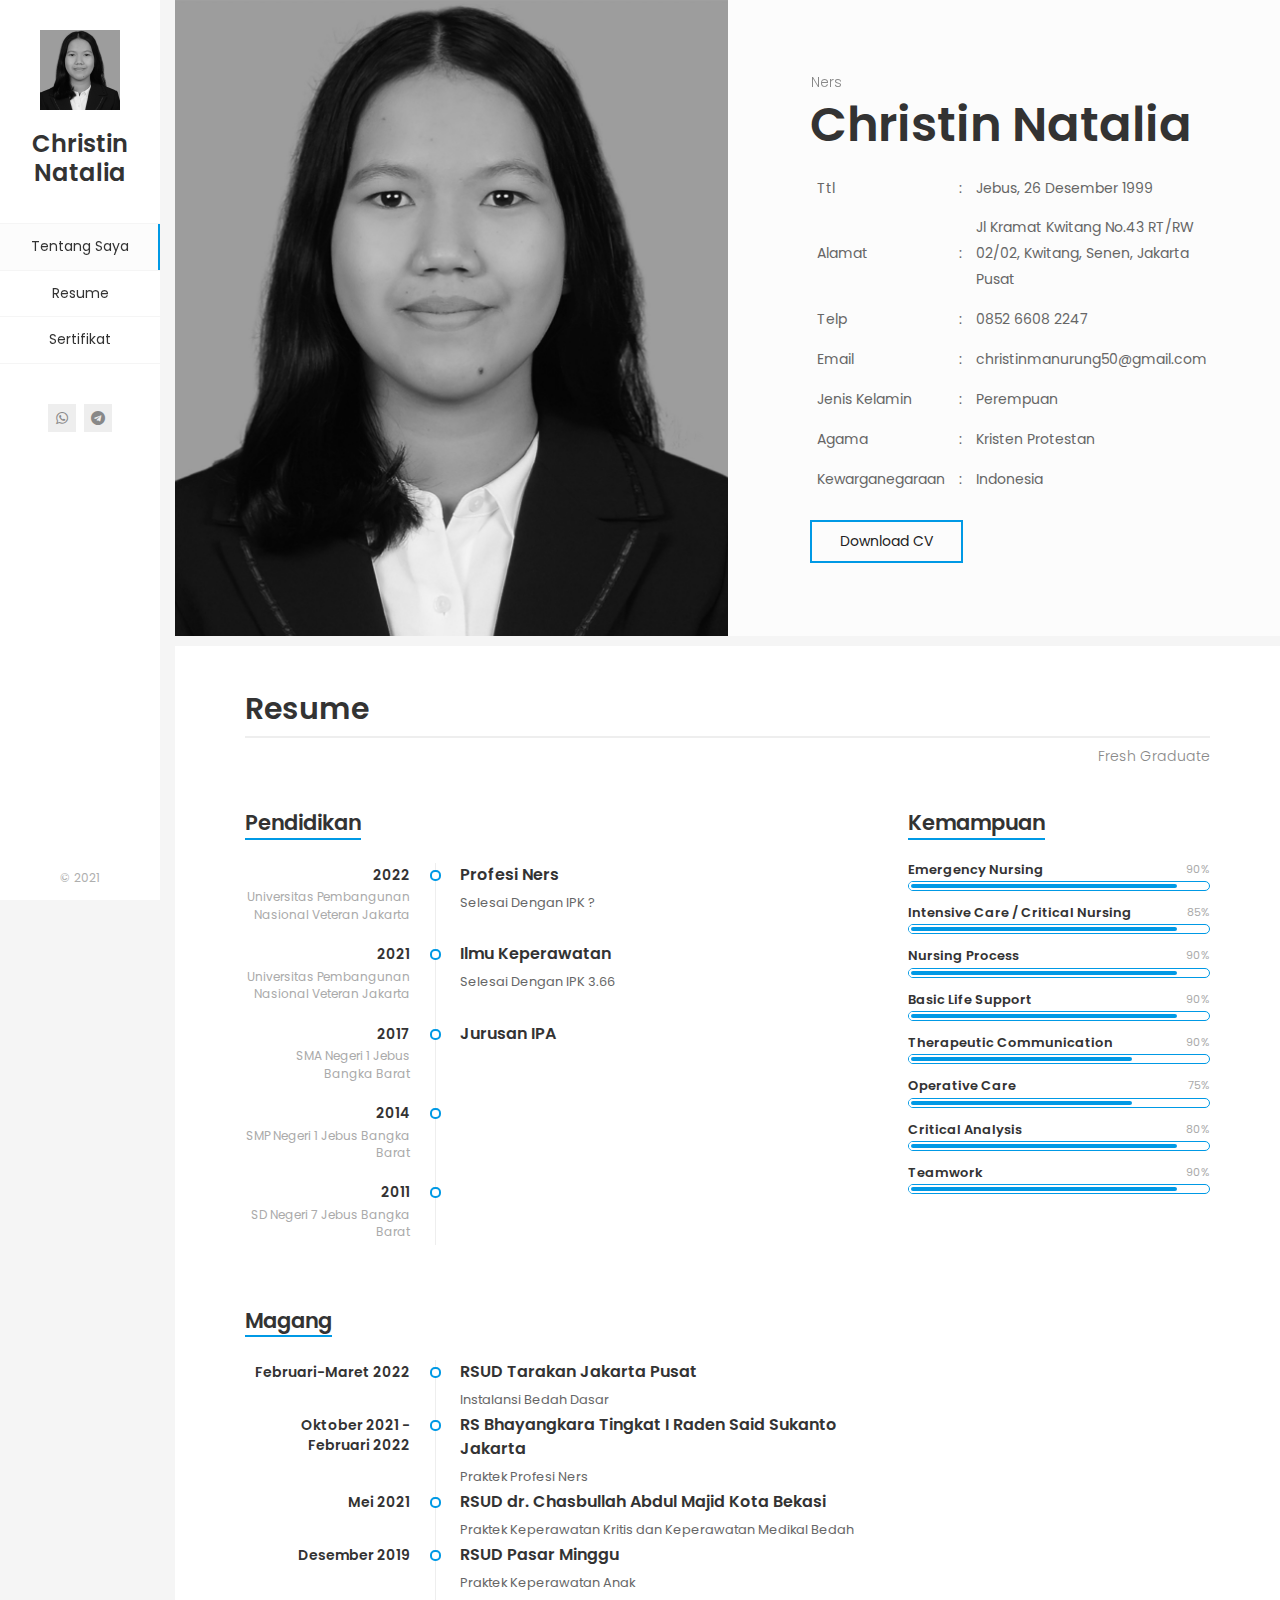
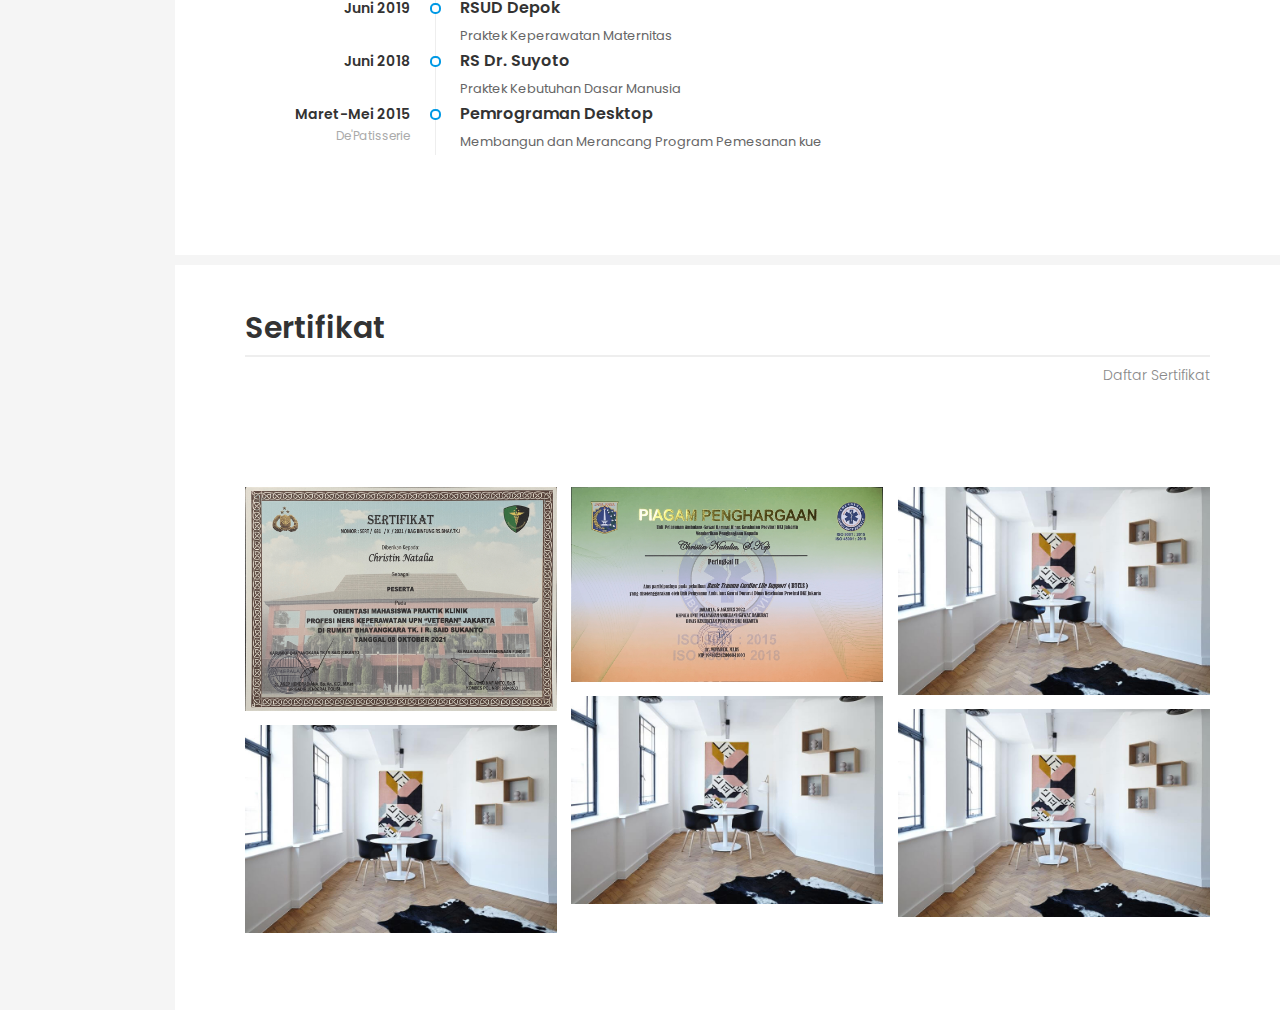
==== commit e19b9d89: "coba coba" ====
--- a/index.html
+++ b/index.html
@@ -221,7 +221,7 @@
                                                 <h2 class="hp-main-title">Christin Natalia</h2>
                                                 <table class="nul_bdr">
                                                     <tr class="nul_bdr"> <td class="nul_bdr">Ttl</td> <td class="nul_bdr">:</td> <td class="nul_bdr"> Jebus, 26 Desember 1999</td> </tr>
-                                                    <tr class="nul_bdr"> <td class="nul_bdr">Alamat</td> <td class="nul_bdr">:</td> <td class="nul_bdr">Jl Kramat Kwitang No.43 RT/RW 02/02, Senen Jakarta Pusat</td> </tr>
+                                                    <tr class="nul_bdr"> <td class="nul_bdr">Alamat</td> <td class="nul_bdr">:</td> <td class="nul_bdr">Jl Kramat Kwitang No.43 RT/RW 02/02, Kwitang, Senen, Jakarta Pusat</td> </tr>
                                                     <tr class="nul_bdr"> <td class="nul_bdr">Telp</td> <td class="nul_bdr">:</td> <td class="nul_bdr">0852 6608 2247</td> </tr>
                                                     <tr class="nul_bdr"> <td class="nul_bdr">Email</td> <td class="nul_bdr">:</td> <td class="nul_bdr">christinmanurung50@gmail.com</td> </tr>
                                                     <tr class="nul_bdr"> <td class="nul_bdr">Jenis Kelamin</td> <td class="nul_bdr">:</td> <td class="nul_bdr">Perempuan</td> </tr>
@@ -501,7 +501,7 @@
                                                                 <div class="skill-value">85%</div>
                                                             </div>
                                                             <div id="skill-46bcfcc7b1edf93255525d3a3249f963"
-                                                                data-value="80" data-color="#0099e5"
+                                                                data-value="85" data-color="#0099e5"
                                                                 class="skill-container">
                                                                 <div class="skill-percentage"></div>
                                                             </div>
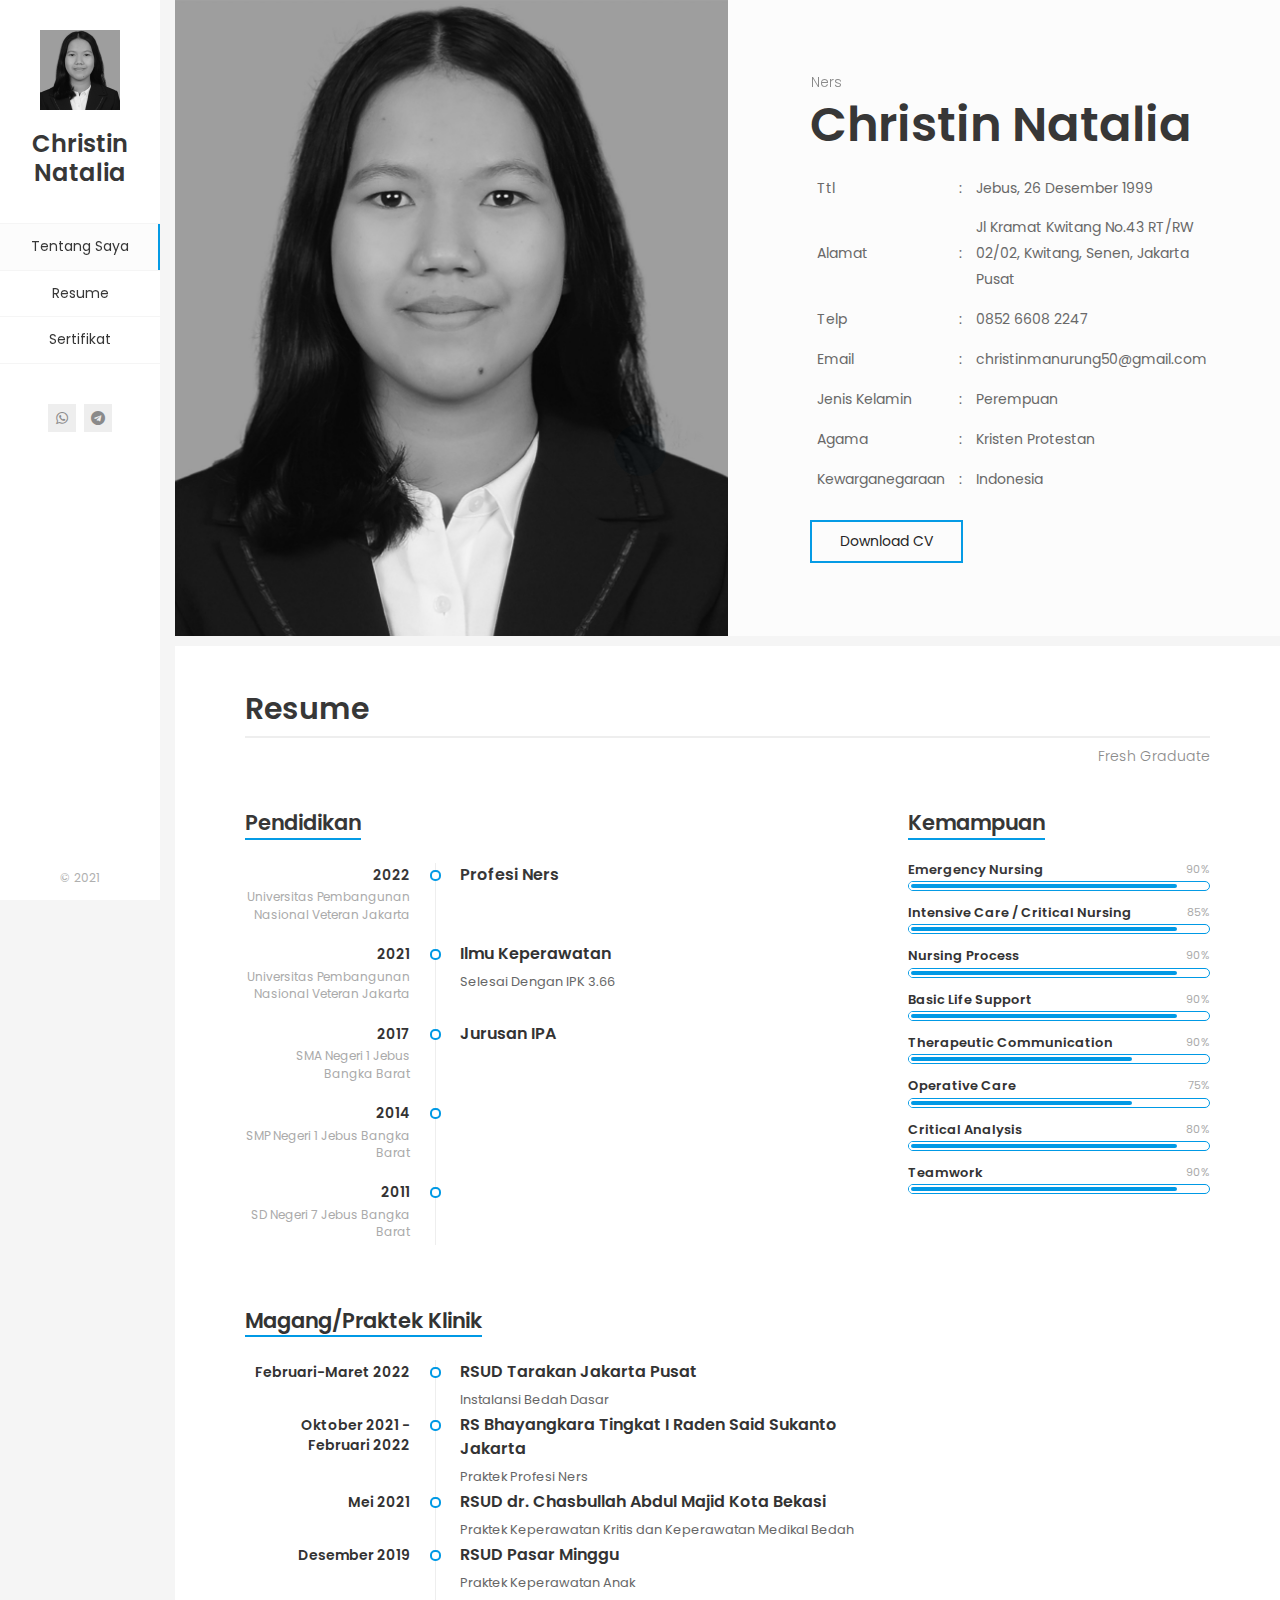
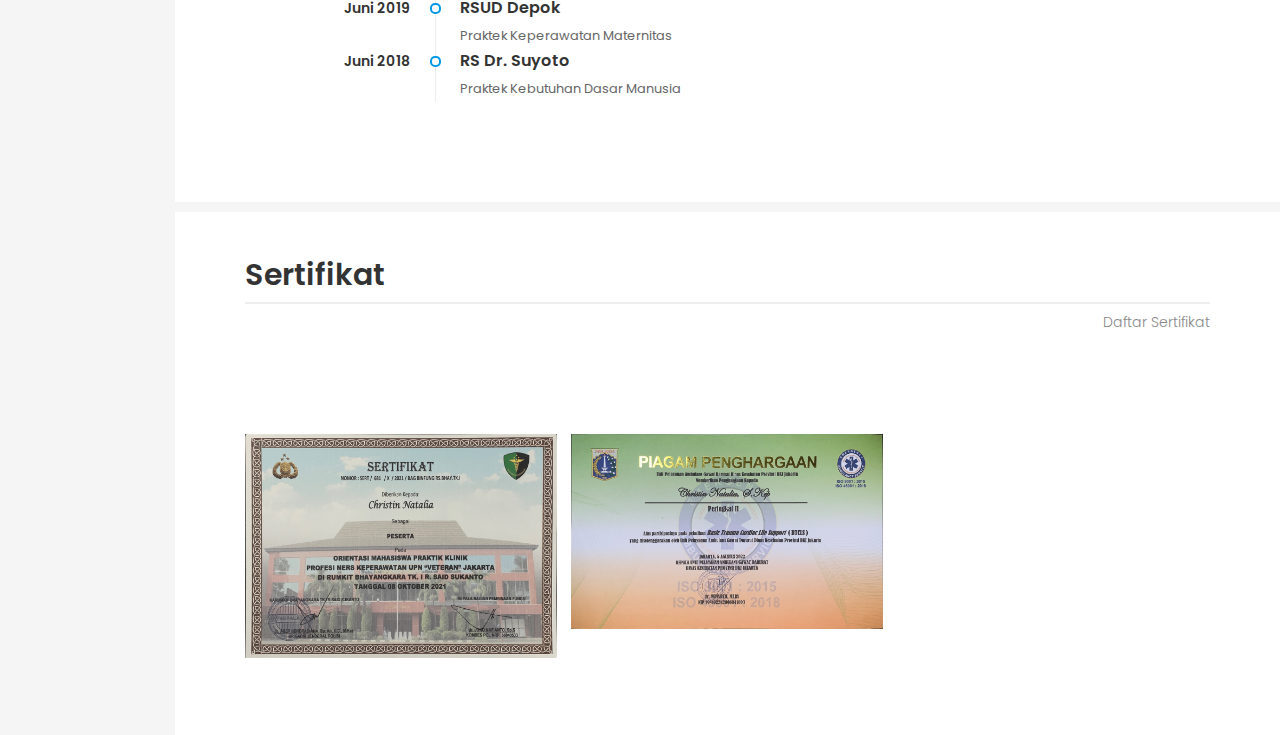
==== commit 5c5ef52b: "commit kedua" ====
--- a/index.html
+++ b/index.html
@@ -212,10 +212,10 @@
                                                         <div class="sp-subtitle">Sarjana Keperawatan</div>
                                                     </div>
                                                     <div class="item">
-                                                        <div class="sp-subtitle">  </div>
+                                                        <div class="sp-subtitle">Ners</div>
                                                     </div>
                                                     <div class="item">
-                                                        <div class="sp-subtitle">  </div>
+                                                        <div class="sp-subtitle">Sarjana Keperawatan</div>
                                                     </div>                                                    
                                                 </div>
                                                 <h2 class="hp-main-title">Christin Natalia</h2>
@@ -267,7 +267,7 @@
                                                                 <div class="divider"></div>
                                                                 <div class="right-part">
                                                                     <h4 class="item-title">Profesi Ners</h4>
-                                                                    <div class="text"> Selesai Dengan IPK ? </div>
+                                                                    <div class="text">  </div>
                                                                 </div>
                                                             </div>
 															<div class="timeline-item clearfix">
@@ -373,7 +373,7 @@
                                                         <!---->
                                                         <div class="fw-divider-space" style="padding-top: 30px;"></div>
                                                         <div class="block-title">
-                                                            <h3>Magang<span></span></h3>
+                                                            <h3>Magang/Praktek Klinik<span></span></h3>
                                                         </div>
                                                         <div id="timeline-608f7d94eed61"
                                                             class="timeline timeline-second-style clearfix">
@@ -460,22 +460,7 @@
                                                                 </div>
                                                             </div>
                                                         </div>
-														
-														<div id="timeline-608f7d94eed61"
-                                                            class="timeline timeline-second-style clearfix">
-                                                            <div class="timeline-item clearfix">
-                                                                <div class="left-part">
-                                                                    <h5 class="item-period">Maret-Mei 2015</h5>
-                                                                    <span class="item-company">De'Patisserie</span>
-                                                                </div>
-                                                                <div class="divider"></div>
-                                                                <div class="right-part">
-                                                                    <h4 class="item-title">Pemrograman Desktop</h4>
-                                                                    <div class="text">Membangun dan Merancang Program Pemesanan kue</div> 
-                                                                </div>
-                                                            </div>
-                                                        </div>
-														
+																																									
                                                         <!---->
                                                     </div>
                                                 </div>
@@ -630,74 +615,9 @@
                                                                     <h4 class="name">Piagam Penghargaan BTCLS</h4>
                                                                     <span class="category">AGD Dinas Kesehatan DKI Jakarta</span>
                                                                 </figure>
-                                                                <figure class="item lbaudio"
-                                                                    data-groups='["category_all", &quot;category_soundcloud&quot;]'>
-                                                                    <div class="portfolio-item-img kotak">
-                                                                        <img width="1280" height="853"
-                                                                            src="http://i.stack.imgur.com/smHPA.png"
-                                                                            class="attachment-portfolio-image-three-c size-portfolio-image-three-c wp-post-image img_s_3"
-                                                                            alt="SoundCloud Audio" loading="lazy"
-                                                                            title=""
-                                                                            srcset="assets/img/5-1.jpg 1280w, assets/img/5-1-300x200.jpg 300w, assets/img/5-1-768x512.jpg 768w, assets/img/5-1-1024x682.jpg 1024w"
-                                                                            sizes="(max-width: 768px) 92vw, (max-width: 992px) 450px, (max-width: 1200px) 597px, 25vw">
-                                                                        <a href="http://i.stack.imgur.com/smHPA.png"
-                                                                            class="lightbox a_s_3"
-                                                                            title="PHP OOP"></a>
-                                                                    </div> <!--<i class="fa fa-volume-up"></i> -->
-                                                                    <h4 class="name">PHP OOP</h4>
-                                                                    <span class="category">Babastudio</span>
-                                                                </figure>
-                                                                <figure class="item lbaudio"
-                                                                    data-groups='["category_all", &quot;category_soundcloud&quot;]'>
-                                                                    <div class="portfolio-item-img kotak">
-                                                                        <img width="1280" height="853"
-                                                                            src="http://i.stack.imgur.com/smHPA.png"
-                                                                            class="attachment-portfolio-image-three-c size-portfolio-image-three-c wp-post-image img_s_4"
-                                                                            alt="SoundCloud Audio" loading="lazy"
-                                                                            title=""
-                                                                            srcset="assets/img/5-1.jpg 1280w, assets/img/5-1-300x200.jpg 300w, assets/img/5-1-768x512.jpg 768w, assets/img/5-1-1024x682.jpg 1024w"
-                                                                            sizes="(max-width: 768px) 92vw, (max-width: 992px) 450px, (max-width: 1200px) 597px, 25vw">
-                                                                        <a href="http://i.stack.imgur.com/smHPA.png"
-                                                                            class="lightbox a_s_4"
-                                                                            title="CodeIgniter 3"></a>
-                                                                    </div> <!--<i class="fa fa-volume-up"></i> -->
-                                                                    <h4 class="name">CodeIgniter 3</h4>
-                                                                    <span class="category">Babastudio</span>
-                                                                </figure>
-                                                                <figure class="item lbaudio"
-                                                                    data-groups='["category_all", &quot;category_soundcloud&quot;]'>
-                                                                    <div class="portfolio-item-img kotak">
-                                                                        <img width="1280" height="853"
-                                                                            src="http://i.stack.imgur.com/smHPA.png"
-                                                                            class="attachment-portfolio-image-three-c size-portfolio-image-three-c wp-post-image img_s_5"
-                                                                            alt="SoundCloud Audio" loading="lazy"
-                                                                            title=""
-                                                                            srcset="assets/img/5-1.jpg 1280w, assets/img/5-1-300x200.jpg 300w, assets/img/5-1-768x512.jpg 768w, assets/img/5-1-1024x682.jpg 1024w"
-                                                                            sizes="(max-width: 768px) 92vw, (max-width: 992px) 450px, (max-width: 1200px) 597px, 25vw">
-                                                                        <a href="http://i.stack.imgur.com/smHPA.png"
-                                                                            class="lightbox a_s_5"
-                                                                            title="JavaScript Fundamental"></a>
-                                                                    </div> <!--<i class="fa fa-volume-up"></i> -->
-                                                                    <h4 class="name">JavaScript Fundamental</h4>
-                                                                    <span class="category">Babastudio</span>
-                                                                </figure>
-                                                                <figure class="item lbaudio"
-                                                                    data-groups='["category_all", &quot;category_soundcloud&quot;]'>
-                                                                    <div class="portfolio-item-img kotak">
-                                                                        <img width="1280" height="853"
-                                                                            src="http://i.stack.imgur.com/smHPA.png"
-                                                                            class="attachment-portfolio-image-three-c size-portfolio-image-three-c wp-post-image img_s_6"
-                                                                            alt="SoundCloud Audio" loading="lazy"
-                                                                            title=""
-                                                                            srcset="assets/img/5-1.jpg 1280w, assets/img/5-1-300x200.jpg 300w, assets/img/5-1-768x512.jpg 768w, assets/img/5-1-1024x682.jpg 1024w"
-                                                                            sizes="(max-width: 768px) 92vw, (max-width: 992px) 450px, (max-width: 1200px) 597px, 25vw">
-                                                                        <a href="http://i.stack.imgur.com/smHPA.png"
-                                                                            class="lightbox a_s_6"
-                                                                            title="Node JS"></a>
-                                                                    </div> <!--<i class="fa fa-volume-up"></i> -->
-                                                                    <h4 class="name">Node JS</h4>
-                                                                    <span class="category">Babastudio</span>
-                                                                </figure>
+                                                                
+                                                                
+                                                                                                                               
 
                                                                 
 
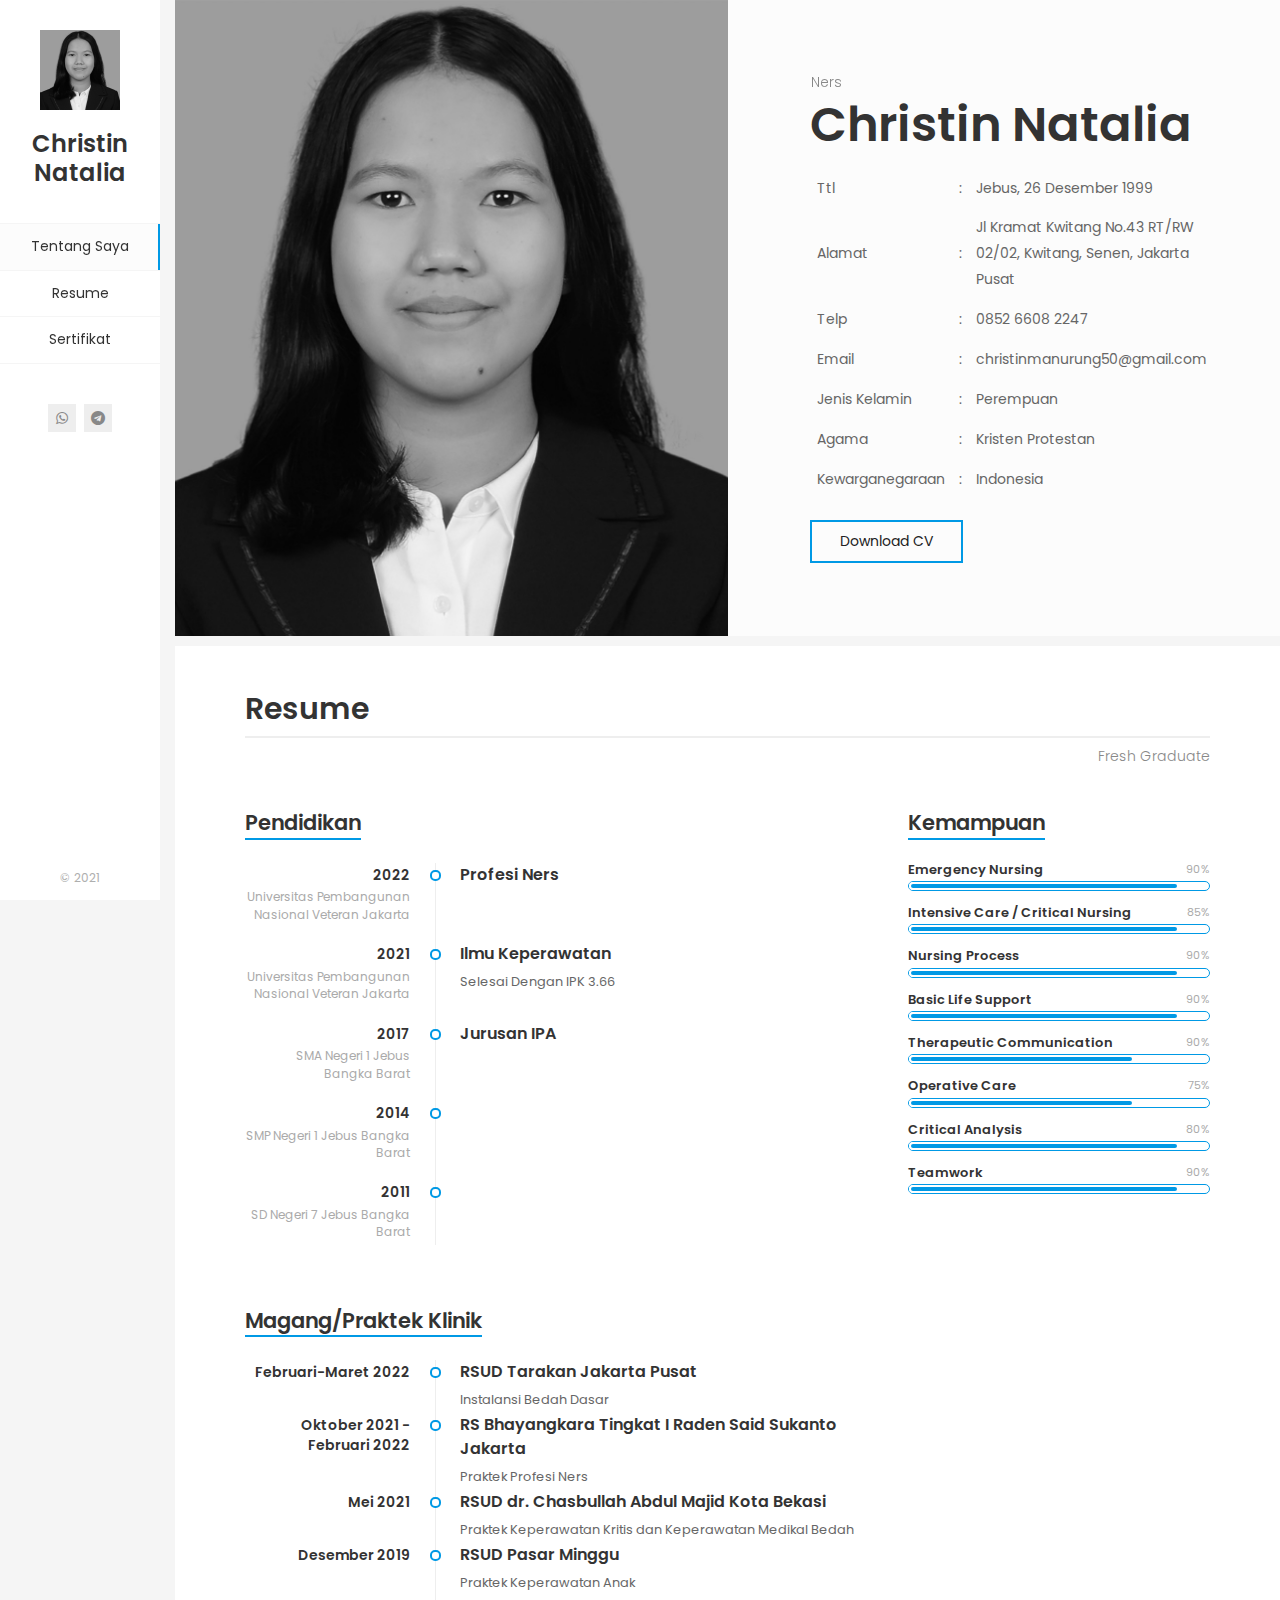
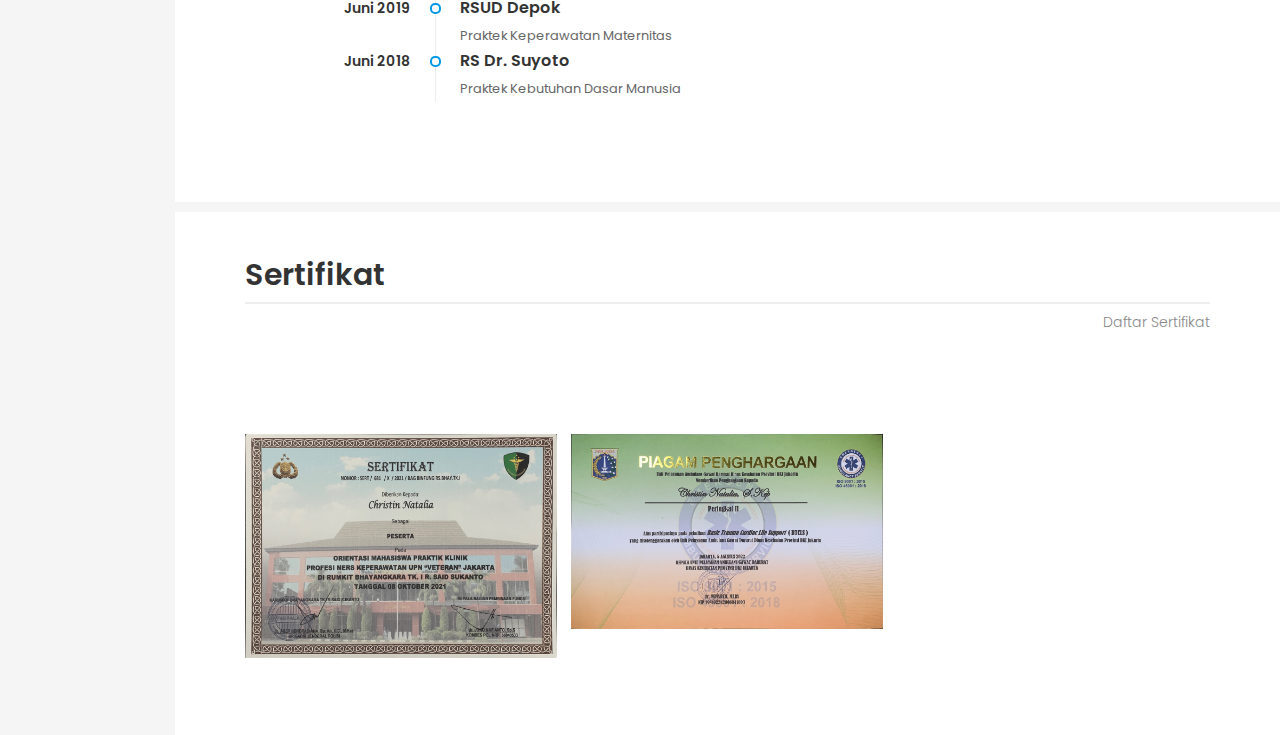
==== commit 8b895862: "CV" ====
--- a/index.html
+++ b/index.html
@@ -229,7 +229,7 @@
                                                     <tr class="nul_bdr"> <td class="nul_bdr">Kewarganegaraan</td> <td class="nul_bdr">:</td> <td class="nul_bdr">Indonesia</td> </tr>                
                                                 </table>
                                                 <div class="hp-buttons">
-                                                    <a href="https://bit.ly/Christin_Natalia_CV" target="_blank"
+                                                    <a href="https://bit.ly/cv_Christin" target="_blank"
                                                         class="btn btn-primary">Download CV</a>
                                                 </div>
                                             </div>
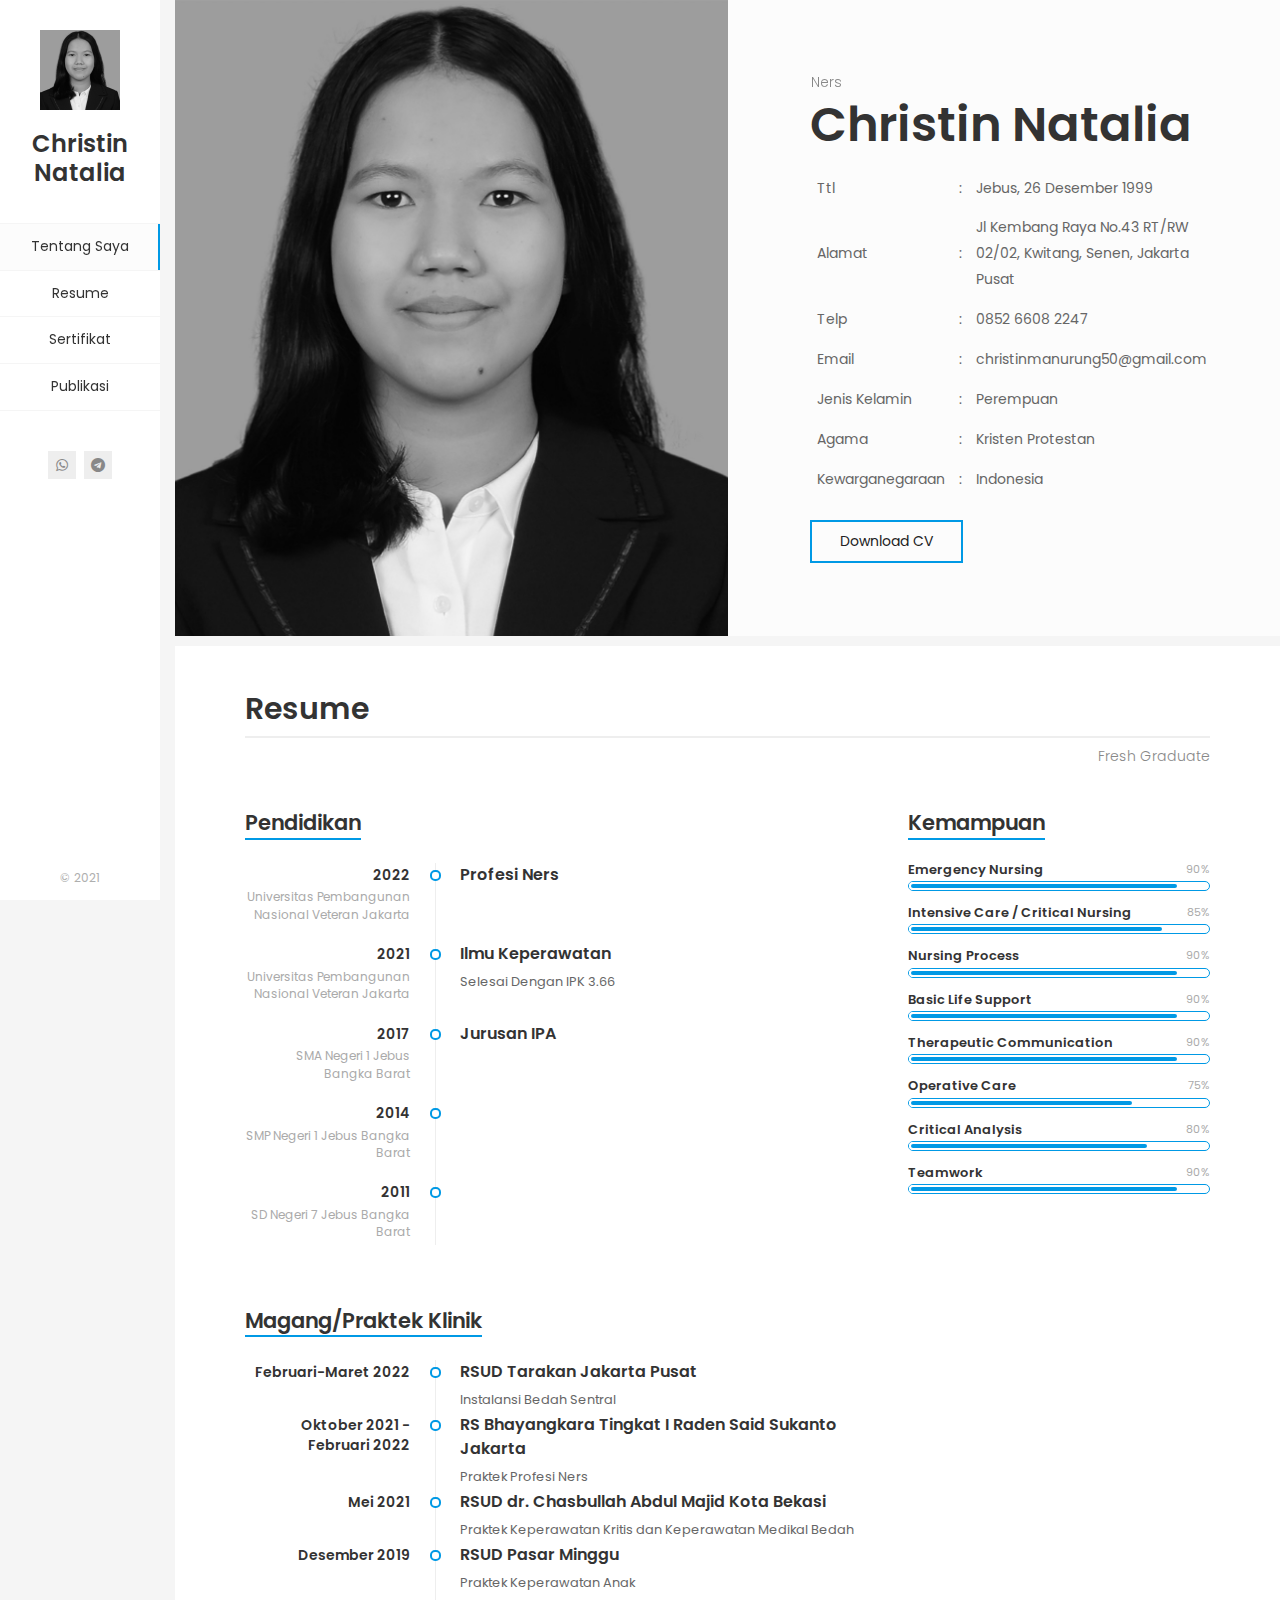
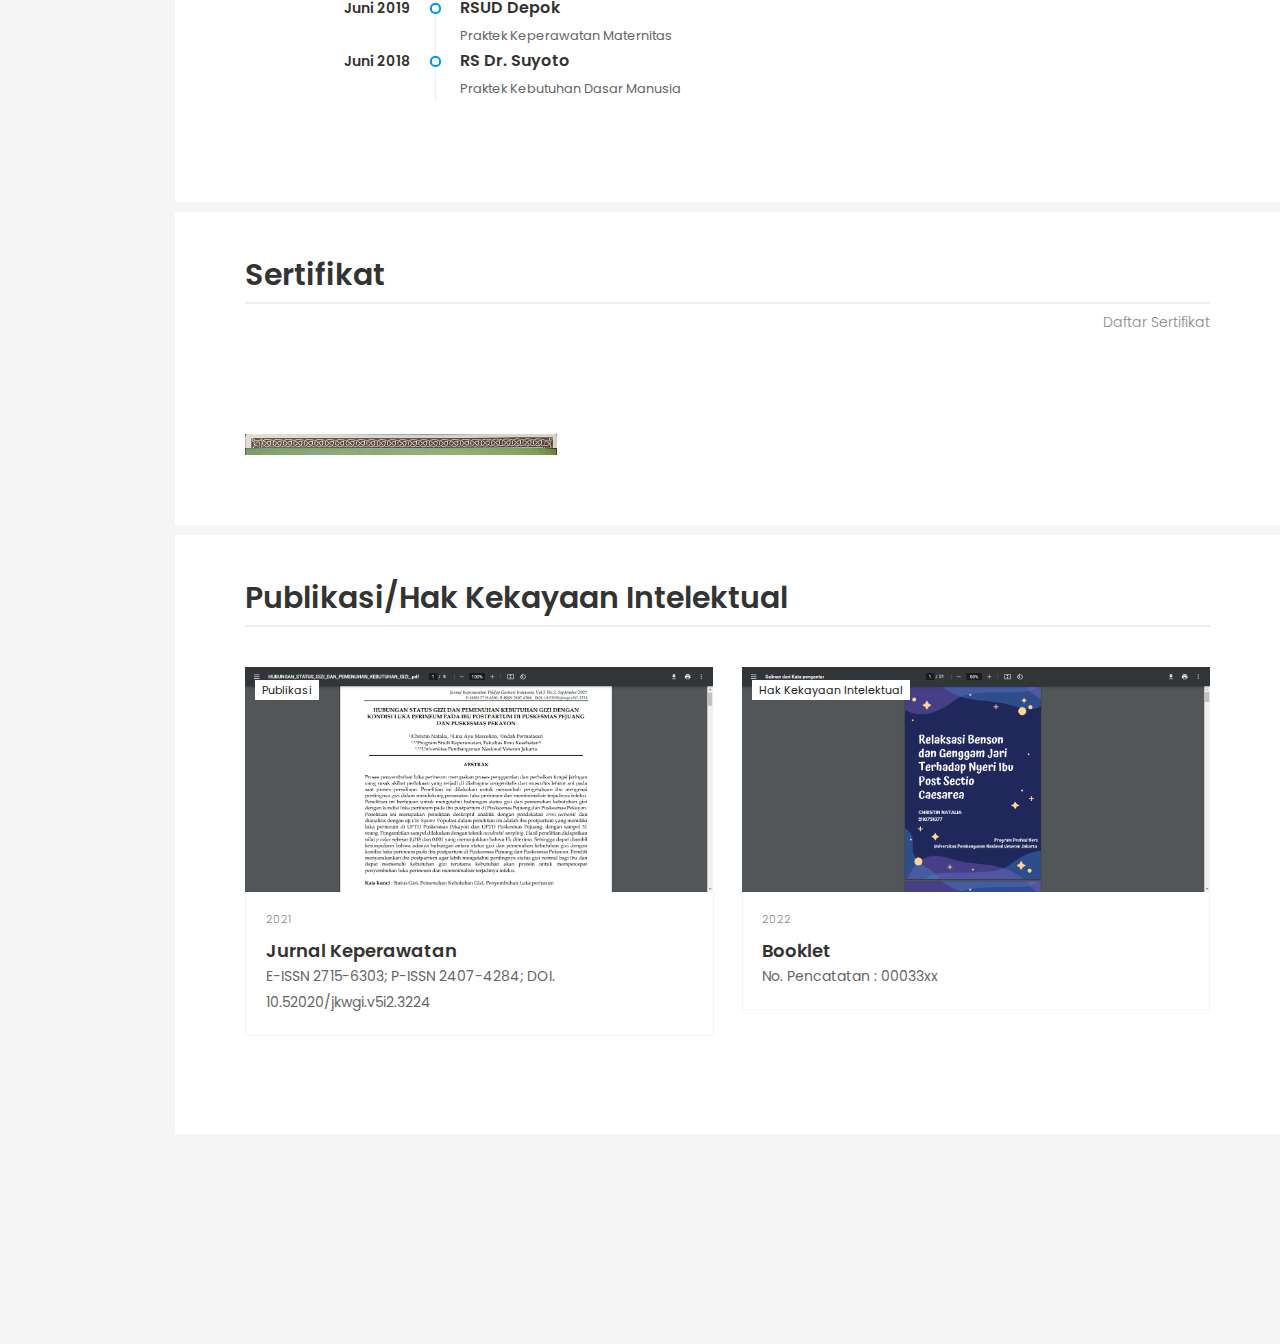
==== commit 9659242e: "tambah publikasi" ====
--- a/index.html
+++ b/index.html
@@ -221,7 +221,7 @@
                                                 <h2 class="hp-main-title">Christin Natalia</h2>
                                                 <table class="nul_bdr">
                                                     <tr class="nul_bdr"> <td class="nul_bdr">Ttl</td> <td class="nul_bdr">:</td> <td class="nul_bdr"> Jebus, 26 Desember 1999</td> </tr>
-                                                    <tr class="nul_bdr"> <td class="nul_bdr">Alamat</td> <td class="nul_bdr">:</td> <td class="nul_bdr">Jl Kramat Kwitang No.43 RT/RW 02/02, Kwitang, Senen, Jakarta Pusat</td> </tr>
+                                                    <tr class="nul_bdr"> <td class="nul_bdr">Alamat</td> <td class="nul_bdr">:</td> <td class="nul_bdr">Jl Kembang Raya No.43 RT/RW 02/02, Kwitang, Senen, Jakarta Pusat</td> </tr>
                                                     <tr class="nul_bdr"> <td class="nul_bdr">Telp</td> <td class="nul_bdr">:</td> <td class="nul_bdr">0852 6608 2247</td> </tr>
                                                     <tr class="nul_bdr"> <td class="nul_bdr">Email</td> <td class="nul_bdr">:</td> <td class="nul_bdr">christinmanurung50@gmail.com</td> </tr>
                                                     <tr class="nul_bdr"> <td class="nul_bdr">Jenis Kelamin</td> <td class="nul_bdr">:</td> <td class="nul_bdr">Perempuan</td> </tr>
@@ -385,7 +385,7 @@
                                                                 <div class="divider"></div>
                                                                 <div class="right-part">
                                                                     <h4 class="item-title">RSUD Tarakan Jakarta Pusat</h4>
-                                                                    <div class="text">Instalansi Bedah Dasar</div> 
+                                                                    <div class="text">Instalansi Bedah Sentral</div> 
                                                                 </div>
                                                             </div>
                                                         </div>
@@ -479,7 +479,7 @@
                                                             <div id="skill-d9463e5f0a24d672eeef77870568f031"
                                                                 data-value="90" data-color="#0099e5"
                                                                 class="skill-container">
-                                                                <div class="skill-percentage"></div>
+                                                                <div class="skill-percentage" style="width: 90% !important;"></div>
                                                             </div>
                                                             <div class="clearfix">
                                                                 <h4>Intensive Care / Critical Nursing</h4>
@@ -488,7 +488,7 @@
                                                             <div id="skill-46bcfcc7b1edf93255525d3a3249f963"
                                                                 data-value="85" data-color="#0099e5"
                                                                 class="skill-container">
-                                                                <div class="skill-percentage"></div>
+                                                                <div class="skill-percentage" style="width: 85% !important;"></div>
                                                             </div>
                                                             <div class="clearfix">
                                                                 <h4>Nursing Process</h4>
@@ -497,7 +497,7 @@
                                                             <div id="skill-35980444dce5f6d1a750bc2b7e6f3258"
                                                                 data-value="90" data-color="#0099e5"
                                                                 class="skill-container">
-                                                                <div class="skill-percentage"></div>
+                                                                <div class="skill-percentage" style="width: 90% !important;"></div>
                                                             </div>
                                                             <div class="clearfix">
                                                                 <h4>Basic Life Support</h4>
@@ -506,7 +506,7 @@
                                                             <div id="skill-ffc0c0eb95eca18bf4c6ff0a75020adf"
                                                                 data-value="90" data-color="#0099e5"
                                                                 class="skill-container">
-                                                                <div class="skill-percentage"></div>
+                                                                <div class="skill-percentage" style="width: 90% !important;"></div>
                                                             </div>
                                                             <div class="clearfix">
                                                                 <h4>Therapeutic Communication</h4>
@@ -515,7 +515,7 @@
                                                             <div id="skill-8cfe7b82b5dd93334224bbe9f283e2fb"
                                                                 data-value="90" data-color="#0099e5"
                                                                 class="skill-container">
-                                                                <div class="skill-percentage"></div>
+                                                                <div class="skill-percentage" style="width: 90% !important;"></div>
                                                             </div>
                                                             <div class="clearfix">
                                                                 <h4>Operative Care</h4>
@@ -524,7 +524,7 @@
                                                             <div id="skill-8cfe7b82b5dd93334224bbe9f283e2fb"
                                                                 data-value="75" data-color="#0099e5"
                                                                 class="skill-container">
-                                                                <div class="skill-percentage"></div>
+                                                                <div class="skill-percentage" style="width: 75% !important;"></div>
                                                             </div>
                                                             <div class="clearfix">
                                                                 <h4>Critical Analysis</h4>
@@ -533,7 +533,7 @@
                                                             <div id="skill-46bcfcc7b1edf93255525d3a3249f963"
                                                                 data-value="80" data-color="#0099e5"
                                                                 class="skill-container">
-                                                                <div class="skill-percentage"></div>
+                                                                <div class="skill-percentage" style="width: 80% !important;"></div>
                                                             </div>
                                                             <div class="clearfix">
                                                                 <h4>Teamwork</h4>
@@ -542,7 +542,7 @@
                                                             <div id="skill-46bcfcc7b1edf93255525d3a3249f963"
                                                                 data-value="90" data-color="#0099e5"
                                                                 class="skill-container">
-                                                                <div class="skill-percentage"></div>
+                                                                <div class="skill-percentage" style="width: 90% !important;"></div>
                                                             </div>                                                            
                                                                                                                         
                                                         </div>
@@ -593,7 +593,7 @@
                                                                             sizes="(max-width: 768px) 92vw, (max-width: 992px) 450px, (max-width: 1200px) 597px, 25vw">
                                                                         <a href="http://i.stack.imgur.com/smHPA.png"
                                                                             class="lightbox a_s_1"
-                                                                            title="HTML5 & CSS3"></a>
+                                                                            title="Praktek Klinik Ners"></a>
                                                                     </div> <!--<i class="fa fa-volume-up"></i> -->
                                                                     <h4 class="name">Praktek Klinik Ners</h4>
                                                                     <span class="category">RS Bhayangkara Tingkat I Raden Said Sukanto</span>
@@ -610,7 +610,7 @@
                                                                             sizes="(max-width: 768px) 92vw, (max-width: 992px) 450px, (max-width: 1200px) 597px, 25vw">
                                                                         <a href="http://i.stack.imgur.com/smHPA.png"
                                                                             class="lightbox a_s_2"
-                                                                            title="PHP Fundamental"></a>
+                                                                            title="Piagam Penghargaan BTCLS"></a>
                                                                     </div> <!--<i class="fa fa-volume-up"></i> -->
                                                                     <h4 class="name">Piagam Penghargaan BTCLS</h4>
                                                                     <span class="category">AGD Dinas Kesehatan DKI Jakarta</span>
@@ -633,11 +633,11 @@
                         </div>
                     </section>
                     
-					<!--<section id="posts" data-title="Portofolio" class="pt-page pt-page-posts">
+					<section id="posts" data-title="Publikasi" class="pt-page pt-page-posts">
                         <div class="section-inner custom-page-content">
                             <div class="section-title-block second-style">
-                                <h2 class="section-title">Portofolio</h2>
-                                <h5 class="section-description">Daftar Portofolio</h5>
+                                <h2 class="section-title">Publikasi/Hak Kekayaan Intelektual</h2>
+                                <h5 class="section-description"> </h5>
                             </div>
                             <div class="section-content">
                                 <div class="fw-page-builder-content">
@@ -655,17 +655,18 @@
                                                                 <div class="blog-card">
                                                                     <div class="media-block">
                                                                         <div class="category">
-                                                                            <a href="detail.html" title="View all posts in UI">WEB</a>
+                                                                            <a href="#" title="View all posts in UI">Publikasi</a>
                                                                         </div>
-                                                                        <a href="detail2.html">
-                                                                            <img src="assets/img/web/ecommer0.png" alt="image">
+                                                                        <a href="#">
+                                                                            <img src="assets/img/web/Jurnal.png" alt="image">
                                                                             <div class="mask"></div>
                                                                         </a>
                                                                     </div>
                                                                     <div class="post-info">
-                                                                        <div class="post-date">2019</div>
-                                                                        <a href="detail2.html"> <h4 class="blog-item-title">E-commerce</h4>
-                                                                        </a>
+                                                                        <div class="post-date">2021</div>
+                                                                        <a href="#"> <h4 class="blog-item-title">Jurnal Keperawatan</h4>																		
+                                                                        </a>
+																		<div class="text"> E-ISSN 2715-6303; P-ISSN 2407-4284; DOI. 10.52020/jkwgi.v5i2.3224 </div>
                                                                     </div>
                                                                 </div>
                                                             </div>
@@ -673,21 +674,23 @@
                                                                 <div class="blog-card">
                                                                     <div class="media-block">
                                                                         <div class="category">
-                                                                            <a href="detail.html" title="View all posts in UI">WEB</a>
+                                                                            <a href="#" title="View all posts in UI">Hak Kekayaan Intelektual</a>
                                                                         </div>
-                                                                        <a href="detail.html">
-                                                                            <img src="assets/img/web/mugicoid0.png" alt="image">
+                                                                        <a href="#">
+                                                                            <img src="assets/img/web/cover booklet.png" alt="image">
                                                                             <div class="mask"></div>
                                                                         </a>
                                                                     </div>
                                                                     <div class="post-info">
-                                                                        <div class="post-date">2020</div>
-                                                                        <a href="detail.html"> <h4 class="blog-item-title">Web Mugi</h4>
-                                                                        </a>
-                                                                    </div>
-                                                                </div>
-                                                            </div>
-                                                            <div class="item post-105">
+                                                                        <div class="post-date">2022</div>
+                                                                        <a href="#"> <h4 class="blog-item-title">Booklet</h4>
+                                                                        </a>
+																		<div class="text"> No. Pencatatan : 00033xx </div>
+                                                                    </div>
+                                                                </div>
+                                                            </div>
+                                                            
+															<!---<div class="item post-105">
                                                                 <div class="blog-card">
                                                                     <div class="media-block">
                                                                         <div class="category">
@@ -740,7 +743,7 @@
                                                                         </a>
                                                                     </div>
                                                                 </div>
-                                                            </div>
+                                                            </div>--->
                                                             
                                                             
                                                         </div>
@@ -754,7 +757,7 @@
                                 </div>
                             </div>
                         </div>
-                    </section>-->
+                    </section>
                     
                     
                 </div>
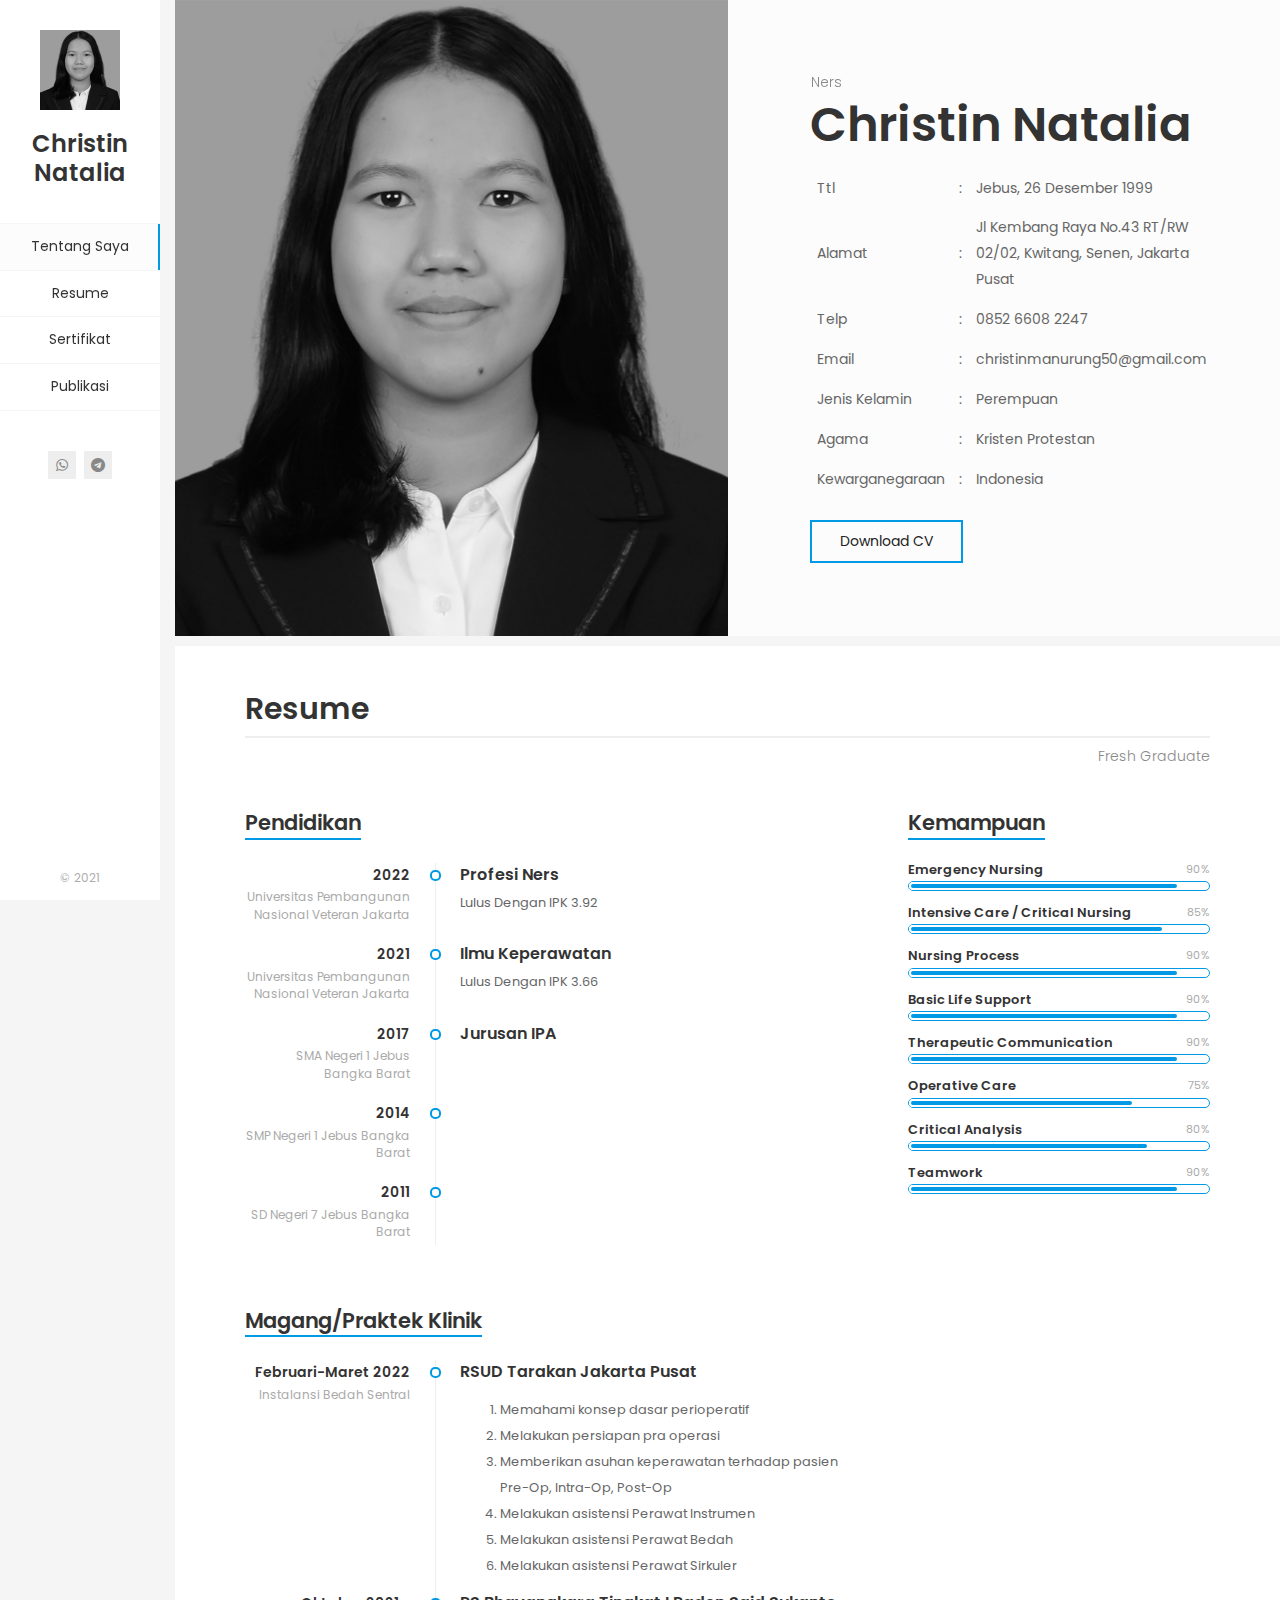
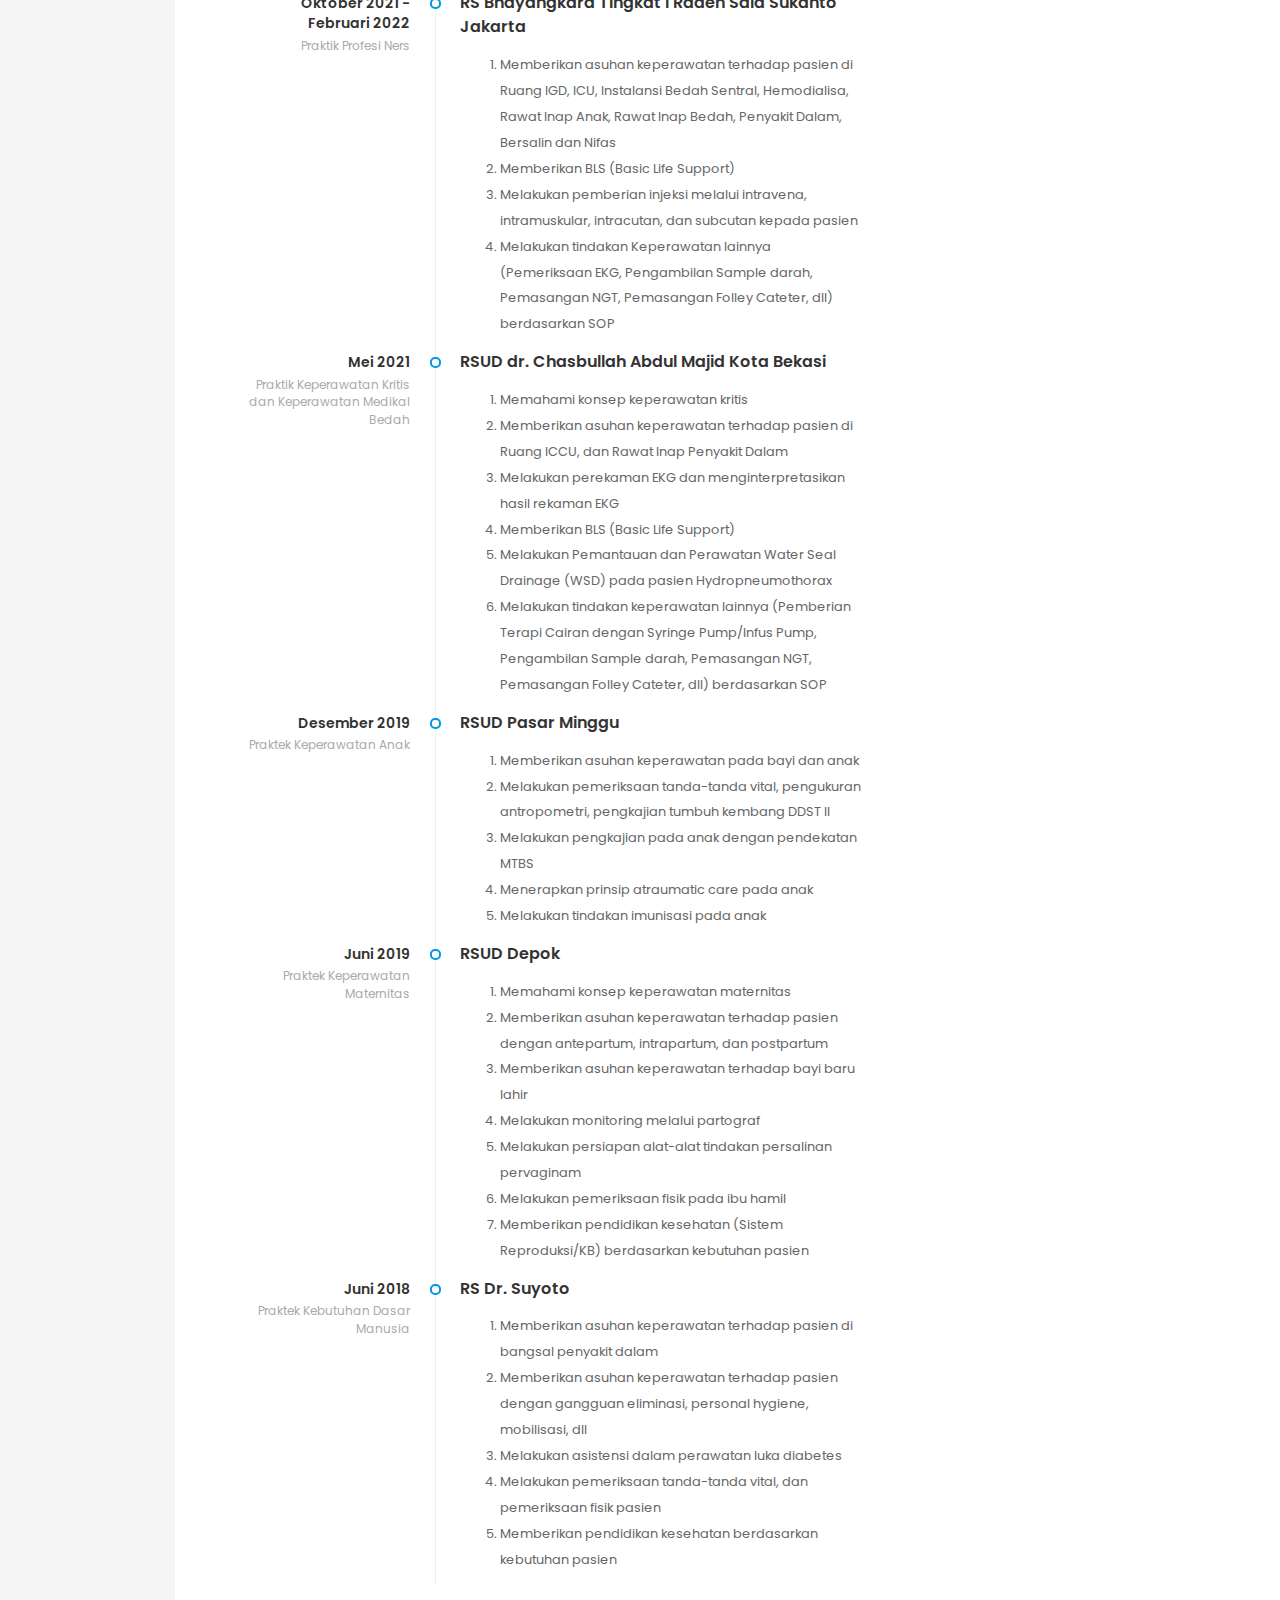
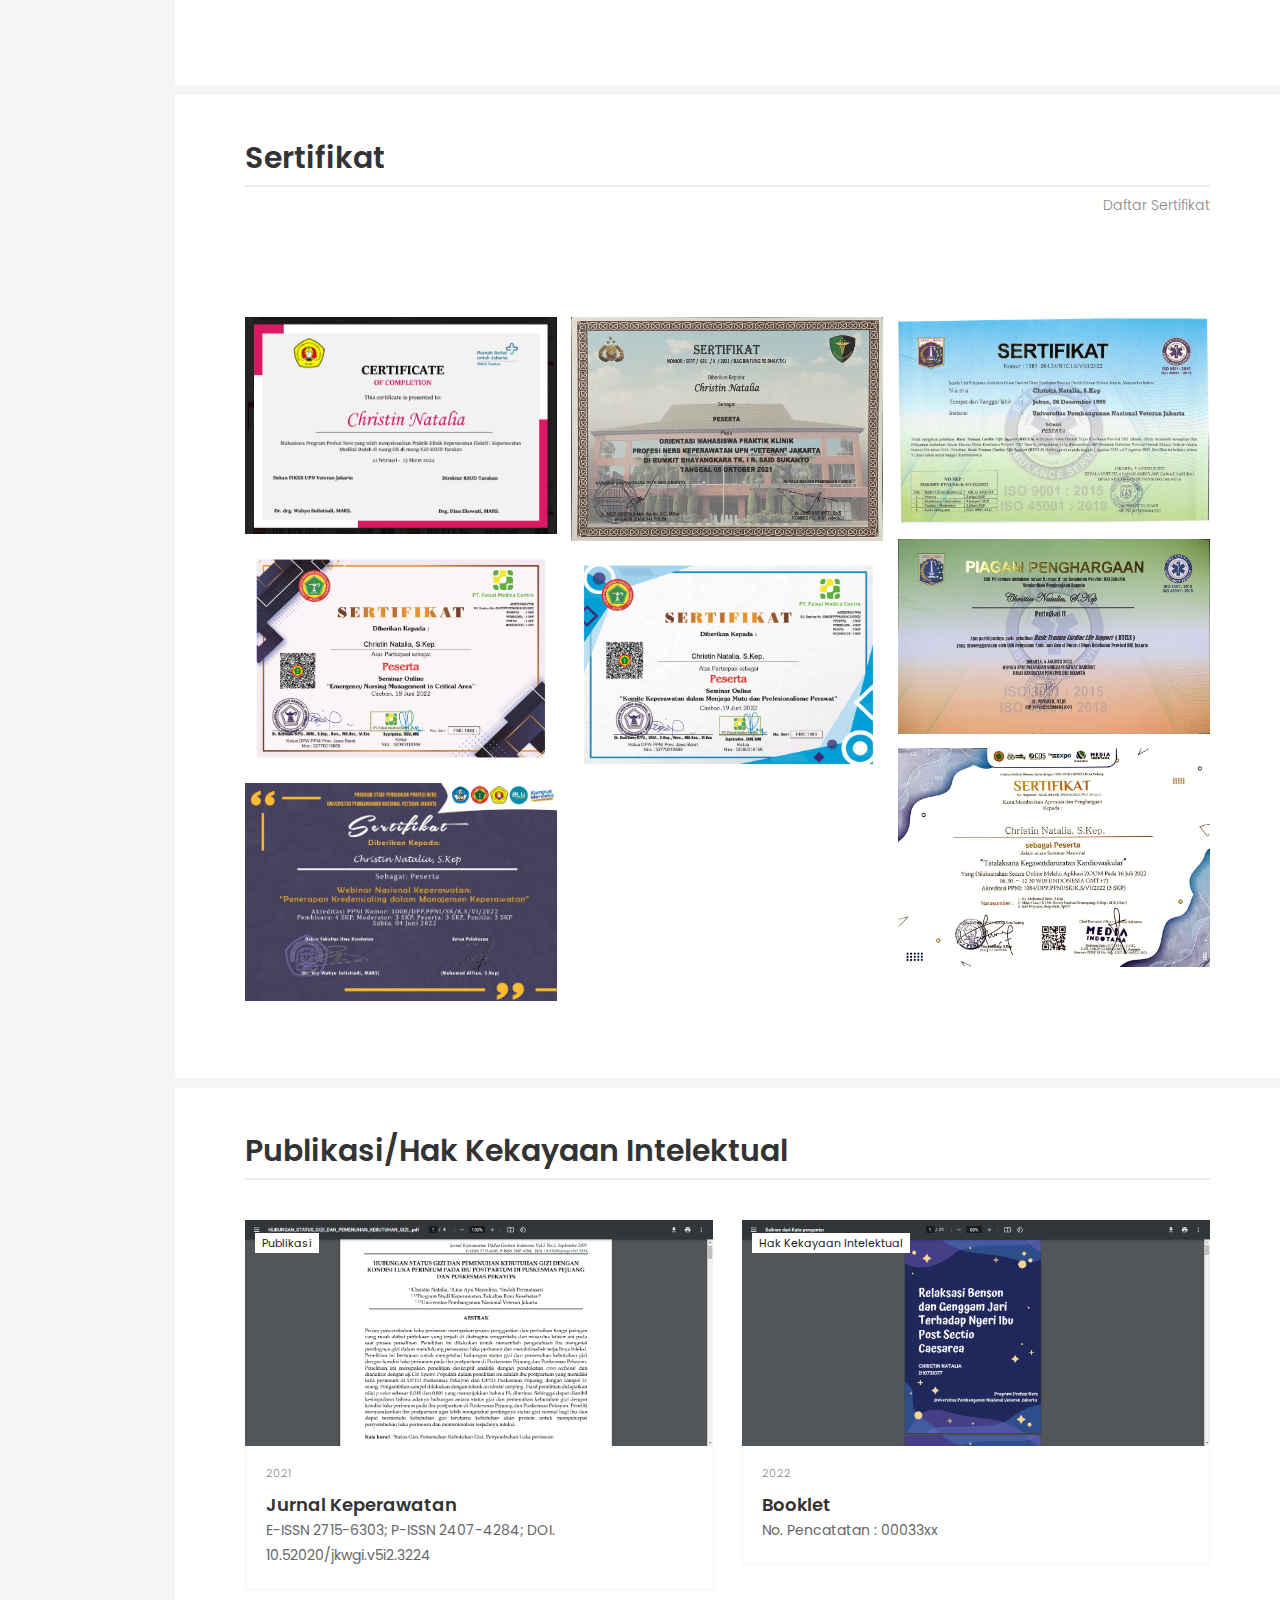
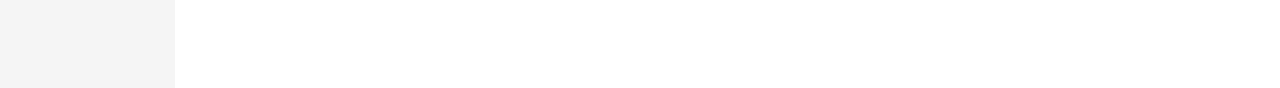
==== commit b2477d2e: "commit sertifikat" ====
--- a/index.html
+++ b/index.html
@@ -267,7 +267,7 @@
                                                                 <div class="divider"></div>
                                                                 <div class="right-part">
                                                                     <h4 class="item-title">Profesi Ners</h4>
-                                                                    <div class="text">  </div>
+                                                                    <div class="text"> Lulus Dengan IPK 3.92 </div>
                                                                 </div>
                                                             </div>
 															<div class="timeline-item clearfix">
@@ -278,7 +278,7 @@
                                                                 <div class="divider"></div>
                                                                 <div class="right-part">
                                                                     <h4 class="item-title">Ilmu Keperawatan</h4>
-                                                                    <div class="text"> Selesai Dengan IPK 3.66 </div>
+                                                                    <div class="text"> Lulus Dengan IPK 3.66 </div>
                                                                 </div>
                                                             </div>
                                                             <div class="timeline-item clearfix">
@@ -380,12 +380,21 @@
                                                             <div class="timeline-item clearfix">
                                                                 <div class="left-part">
                                                                     <h5 class="item-period">Februari-Maret 2022</h5>
-                                                                    <span class="item-company"> </span>
+                                                                    <span class="item-company">Instalansi Bedah Sentral</span>
                                                                 </div>
                                                                 <div class="divider"></div>
                                                                 <div class="right-part">
                                                                     <h4 class="item-title">RSUD Tarakan Jakarta Pusat</h4>
-                                                                    <div class="text">Instalansi Bedah Sentral</div> 
+                                                                    <div class="text">
+																		<ol type='1'>
+																			<li>Memahami konsep dasar perioperatif</li>
+																			<li>Melakukan persiapan pra operasi</li>
+																			<li>Memberikan asuhan keperawatan terhadap pasien Pre-Op, Intra-Op, Post-Op</li>
+																			<li>Melakukan asistensi Perawat Instrumen</li>
+																			<li>Melakukan asistensi Perawat Bedah</li>
+																			<li>Melakukan asistensi Perawat Sirkuler</li>																			
+																		</ol>
+																	</div>																	
                                                                 </div>
                                                             </div>
                                                         </div>
@@ -394,12 +403,19 @@
                                                             <div class="timeline-item clearfix">
                                                                 <div class="left-part">
                                                                     <h5 class="item-period">Oktober 2021 - Februari 2022</h5>
-                                                                    <span class="item-company"> </span>
+                                                                    <span class="item-company">Praktik Profesi Ners</span>
                                                                 </div>
                                                                 <div class="divider"></div>
                                                                 <div class="right-part">
                                                                     <h4 class="item-title">RS Bhayangkara Tingkat I Raden Said Sukanto Jakarta</h4>
-                                                                    <div class="text">Praktek Profesi Ners</div> 
+																	<div class="text">
+																		<ol type='1'>
+																			<li>Memberikan asuhan keperawatan terhadap pasien di Ruang IGD, ICU, Instalansi Bedah Sentral, Hemodialisa, Rawat Inap Anak, Rawat Inap Bedah, Penyakit Dalam, Bersalin dan Nifas</li>
+																			<li>Memberikan BLS (Basic Life Support) </li>
+																			<li>Melakukan pemberian injeksi melalui intravena, intramuskular, intracutan, dan subcutan kepada pasien</li>
+																			<li>Melakukan tindakan Keperawatan lainnya (Pemeriksaan EKG, Pengambilan Sample darah, Pemasangan NGT, Pemasangan Folley Cateter, dll) berdasarkan SOP</li>
+																		</ol>
+																	</div>	
                                                                 </div>
                                                             </div>
                                                         </div>
@@ -408,12 +424,21 @@
                                                             <div class="timeline-item clearfix">
                                                                 <div class="left-part">
                                                                     <h5 class="item-period">Mei 2021</h5>
-                                                                    <span class="item-company"> </span>
+                                                                    <span class="item-company">Praktik Keperawatan Kritis dan Keperawatan Medikal Bedah</span>
                                                                 </div>
                                                                 <div class="divider"></div>
                                                                 <div class="right-part">
                                                                     <h4 class="item-title">RSUD dr. Chasbullah Abdul Majid Kota Bekasi</h4>
-                                                                    <div class="text">Praktek Keperawatan Kritis dan Keperawatan Medikal Bedah</div> 
+                                                                    <div class="text">
+																		<ol type='1'>
+																			<li>Memahami konsep keperawatan kritis</li>
+																			<li>Memberikan asuhan keperawatan terhadap pasien di Ruang ICCU, dan Rawat Inap Penyakit Dalam</li>
+																			<li>Melakukan perekaman EKG dan menginterpretasikan hasil rekaman EKG</li>
+																			<li>Memberikan BLS (Basic Life Support) </li>
+																			<li>Melakukan Pemantauan dan Perawatan Water Seal Drainage (WSD) pada pasien Hydropneumothorax</li>
+																			<li>Melakukan tindakan keperawatan lainnya (Pemberian Terapi Cairan dengan Syringe Pump/Infus Pump, Pengambilan Sample darah, Pemasangan NGT, Pemasangan Folley Cateter, dll) berdasarkan SOP</li>
+																		</ol>
+																	</div>																	 
                                                                 </div>
                                                             </div>
                                                         </div>
@@ -422,12 +447,20 @@
                                                             <div class="timeline-item clearfix">
                                                                 <div class="left-part">
                                                                     <h5 class="item-period">Desember 2019</h5>
-                                                                    <span class="item-company"> </span>
+                                                                    <span class="item-company">Praktek Keperawatan Anak</span>
                                                                 </div>
                                                                 <div class="divider"></div>
                                                                 <div class="right-part">
                                                                     <h4 class="item-title">RSUD Pasar Minggu</h4>
-                                                                    <div class="text">Praktek Keperawatan Anak</div> 
+                                                                    <div class="text">
+																		<ol type='1'>																
+																			<li>Memberikan asuhan keperawatan pada bayi dan anak</li>
+																			<li>Melakukan pemeriksaan tanda-tanda vital, pengukuran antropometri, pengkajian tumbuh kembang DDST II </li>
+																			<li>Melakukan pengkajian pada anak dengan pendekatan MTBS</li>
+																			<li>Menerapkan prinsip atraumatic care pada anak</li>																			
+																			<li>Melakukan tindakan imunisasi pada anak</li>																																						
+																		</ol>
+																	</div>																		
                                                                 </div>
                                                             </div>
                                                         </div>
@@ -437,12 +470,22 @@
                                                             <div class="timeline-item clearfix">
                                                                 <div class="left-part">
                                                                     <h5 class="item-period">Juni 2019</h5>
-                                                                    <span class="item-company"> </span>
+                                                                    <span class="item-company">Praktek Keperawatan Maternitas</span>
                                                                 </div>
                                                                 <div class="divider"></div>
                                                                 <div class="right-part">
                                                                     <h4 class="item-title">RSUD Depok</h4>
-                                                                    <div class="text">Praktek Keperawatan Maternitas</div> 
+                                                                    <div class="text">
+																		<ol type='1'>																			
+																			<li>Memahami konsep keperawatan maternitas</li>
+																			<li>Memberikan asuhan keperawatan terhadap pasien dengan antepartum, intrapartum, dan postpartum</li>
+																			<li>Memberikan asuhan keperawatan terhadap bayi baru lahir</li>
+																			<li>Melakukan monitoring melalui partograf</li>
+																			<li>Melakukan persiapan alat-alat tindakan persalinan pervaginam</li>
+																			<li>Melakukan pemeriksaan fisik pada ibu hamil</li>																			
+																			<li>Memberikan pendidikan kesehatan (Sistem Reproduksi/KB) berdasarkan kebutuhan pasien</li>																																						
+																		</ol>
+																	</div>																	 
                                                                 </div>
                                                             </div>
                                                         </div>
@@ -451,12 +494,20 @@
                                                             <div class="timeline-item clearfix">
                                                                 <div class="left-part">
                                                                     <h5 class="item-period">Juni 2018</h5>
-                                                                    <span class="item-company"> </span>
+                                                                    <span class="item-company">Praktek Kebutuhan Dasar Manusia</span>
                                                                 </div>
                                                                 <div class="divider"></div>
                                                                 <div class="right-part">
                                                                     <h4 class="item-title">RS Dr. Suyoto</h4>
-                                                                    <div class="text">Praktek Kebutuhan Dasar Manusia</div> 
+                                                                    <div class="text">
+																		<ol type='1'>																			
+																			<li>Memberikan asuhan keperawatan terhadap pasien di bangsal penyakit dalam</li>
+																			<li>Memberikan asuhan keperawatan terhadap pasien dengan gangguan eliminasi, personal hygiene, mobilisasi, dll</li>
+																			<li>Melakukan asistensi dalam perawatan luka diabetes</li>
+																			<li>Melakukan pemeriksaan tanda-tanda vital, dan pemeriksaan fisik pasien</li>																			
+																			<li>Memberikan pendidikan kesehatan berdasarkan kebutuhan pasien</li>																																						
+																		</ol>
+																	</div>																	 
                                                                 </div>
                                                             </div>
                                                         </div>
@@ -586,6 +637,23 @@
                                                                     <div class="portfolio-item-img kotak">
                                                                         <img width="1280" height="853"
                                                                             src="http://i.stack.imgur.com/smHPA.png"
+                                                                            class="attachment-portfolio-image-three-c size-portfolio-image-three-c wp-post-image img_s_6"
+                                                                            alt="SoundCloud Audio" loading="lazy"
+                                                                            title=""
+                                                                            srcset="assets/img/5-1.jpg 1280w, assets/img/5-1-300x200.jpg 300w, assets/img/5-1-768x512.jpg 768w, assets/img/5-1-1024x682.jpg 1024w"
+                                                                            sizes="(max-width: 768px) 92vw, (max-width: 992px) 450px, (max-width: 1200px) 597px, 25vw">
+                                                                        <a href="http://i.stack.imgur.com/smHPA.png"
+                                                                            class="lightbox a_s_6"
+                                                                            title="Praktik Instalansi Bedah Sentral"></a>
+                                                                    </div> <!--<i class="fa fa-volume-up"></i> -->
+                                                                    <h4 class="name">Praktik Instalansi Bedah Sentral</h4>
+                                                                    <span class="category">RSUD Tarakan Jakarta Pusat</span>
+                                                                </figure>
+																<figure class="item lbaudio"
+                                                                    data-groups='["category_all", &quot;category_soundcloud&quot;]'>
+                                                                    <div class="portfolio-item-img kotak">
+                                                                        <img width="1280" height="853"
+                                                                            src="http://i.stack.imgur.com/smHPA.png"
                                                                             class="attachment-portfolio-image-three-c size-portfolio-image-three-c wp-post-image img_s_1"
                                                                             alt="SoundCloud Audio" loading="lazy"
                                                                             title=""
@@ -593,12 +661,29 @@
                                                                             sizes="(max-width: 768px) 92vw, (max-width: 992px) 450px, (max-width: 1200px) 597px, 25vw">
                                                                         <a href="http://i.stack.imgur.com/smHPA.png"
                                                                             class="lightbox a_s_1"
-                                                                            title="Praktek Klinik Ners"></a>
+                                                                            title="Praktik Klinik Ners"></a>
                                                                     </div> <!--<i class="fa fa-volume-up"></i> -->
-                                                                    <h4 class="name">Praktek Klinik Ners</h4>
+                                                                    <h4 class="name">Praktik Klinik Ners</h4>
                                                                     <span class="category">RS Bhayangkara Tingkat I Raden Said Sukanto</span>
+                                                                </figure>																
+                                                                <figure class="item lbaudio"
+                                                                    data-groups='["category_all", &quot;category_soundcloud&quot;]'>
+                                                                    <div class="portfolio-item-img kotak">
+                                                                        <img width="1280" height="853"
+                                                                            src="http://i.stack.imgur.com/smHPA.png"
+                                                                            class="attachment-portfolio-image-three-c size-portfolio-image-three-c wp-post-image img_s_8"
+                                                                            alt="SoundCloud Audio" loading="lazy"
+                                                                            title=""
+                                                                            srcset="assets/img/5-1.jpg 1280w, assets/img/5-1-300x200.jpg 300w, assets/img/5-1-768x512.jpg 768w, assets/img/5-1-1024x682.jpg 1024w"
+                                                                            sizes="(max-width: 768px) 92vw, (max-width: 992px) 450px, (max-width: 1200px) 597px, 25vw">
+                                                                        <a href="http://i.stack.imgur.com/smHPA.png"
+                                                                            class="lightbox a_s_8"
+                                                                            title="Sertifikat BTCLS"></a>
+                                                                    </div> <!--<i class="fa fa-volume-up"></i> -->
+                                                                    <h4 class="name">Sertifikat BTCLS</h4>
+                                                                    <span class="category">AGD Dinas Kesehatan DKI Jakarta</span>
                                                                 </figure>
-                                                                <figure class="item lbaudio"
+																<figure class="item lbaudio"
                                                                     data-groups='["category_all", &quot;category_soundcloud&quot;]'>
                                                                     <div class="portfolio-item-img kotak">
                                                                         <img width="1280" height="853"
@@ -614,12 +699,79 @@
                                                                     </div> <!--<i class="fa fa-volume-up"></i> -->
                                                                     <h4 class="name">Piagam Penghargaan BTCLS</h4>
                                                                     <span class="category">AGD Dinas Kesehatan DKI Jakarta</span>
+                                                                </figure>                                                                
+																<figure class="item lbaudio"
+                                                                    data-groups='["category_all", &quot;category_soundcloud&quot;]'>
+                                                                    <div class="portfolio-item-img kotak">
+                                                                        <img width="1280" height="853"
+                                                                            src="http://i.stack.imgur.com/smHPA.png"
+                                                                            class="attachment-portfolio-image-three-c size-portfolio-image-three-c wp-post-image img_s_4"
+                                                                            alt="SoundCloud Audio" loading="lazy"
+                                                                            title=""
+                                                                            srcset="assets/img/5-1.jpg 1280w, assets/img/5-1-300x200.jpg 300w, assets/img/5-1-768x512.jpg 768w, assets/img/5-1-1024x682.jpg 1024w"
+                                                                            sizes="(max-width: 768px) 92vw, (max-width: 992px) 450px, (max-width: 1200px) 597px, 25vw">
+                                                                        <a href="http://i.stack.imgur.com/smHPA.png"
+                                                                            class="lightbox a_s_4"
+                                                                            title="Webinar Keperawatan"></a>
+                                                                    </div> <!--<i class="fa fa-volume-up"></i> -->
+                                                                    <h4 class="name">Webinar Keperawatan</h4>
+                                                                    <span class="category">PT Faisal Medica Centre</span>
                                                                 </figure>
-                                                                
-                                                                
+																<figure class="item lbaudio"
+                                                                    data-groups='["category_all", &quot;category_soundcloud&quot;]'>
+                                                                    <div class="portfolio-item-img kotak">
+                                                                        <img width="1280" height="853"
+                                                                            src="http://i.stack.imgur.com/smHPA.png"
+                                                                            class="attachment-portfolio-image-three-c size-portfolio-image-three-c wp-post-image img_s_5"
+                                                                            alt="SoundCloud Audio" loading="lazy"
+                                                                            title=""
+                                                                            srcset="assets/img/5-1.jpg 1280w, assets/img/5-1-300x200.jpg 300w, assets/img/5-1-768x512.jpg 768w, assets/img/5-1-1024x682.jpg 1024w"
+                                                                            sizes="(max-width: 768px) 92vw, (max-width: 992px) 450px, (max-width: 1200px) 597px, 25vw">
+                                                                        <a href="http://i.stack.imgur.com/smHPA.png"
+                                                                            class="lightbox a_s_5"
+                                                                            title="Webinar Keperawatan"></a>
+                                                                    </div> <!--<i class="fa fa-volume-up"></i> -->
+                                                                    <h4 class="name">Webinar Keperawatan</h4>
+                                                                    <span class="category">PT Faisal Medica Centre</span>
+                                                                </figure>
+																<figure class="item lbaudio"
+                                                                    data-groups='["category_all", &quot;category_soundcloud&quot;]'>
+                                                                    <div class="portfolio-item-img kotak">
+                                                                        <img width="1280" height="853"
+                                                                            src="http://i.stack.imgur.com/smHPA.png"
+                                                                            class="attachment-portfolio-image-three-c size-portfolio-image-three-c wp-post-image img_s_7"
+                                                                            alt="SoundCloud Audio" loading="lazy"
+                                                                            title=""
+                                                                            srcset="assets/img/5-1.jpg 1280w, assets/img/5-1-300x200.jpg 300w, assets/img/5-1-768x512.jpg 768w, assets/img/5-1-1024x682.jpg 1024w"
+                                                                            sizes="(max-width: 768px) 92vw, (max-width: 992px) 450px, (max-width: 1200px) 597px, 25vw">
+                                                                        <a href="http://i.stack.imgur.com/smHPA.png"																		
+                                                                            class="lightbox a_s_7"
+                                                                            title="Webinar Keperawatan"></a>
+                                                                    </div> <!--<i class="fa fa-volume-up"></i> -->
+                                                                    <h4 class="name">Webinar Keperawatan</h4>
+                                                                    <span class="category">Media Indotama</span>
+                                                                </figure>
+																<figure class="item lbaudio"
+                                                                    data-groups='["category_all", &quot;category_soundcloud&quot;]'>
+                                                                    <div class="portfolio-item-img kotak">
+                                                                        <img width="1280" height="853"
+                                                                            src="http://i.stack.imgur.com/smHPA.png"
+                                                                            class="attachment-portfolio-image-three-c size-portfolio-image-three-c wp-post-image img_s_3"
+                                                                            alt="SoundCloud Audio" loading="lazy"
+                                                                            title=""
+                                                                            srcset="assets/img/5-1.jpg 1280w, assets/img/5-1-300x200.jpg 300w, assets/img/5-1-768x512.jpg 768w, assets/img/5-1-1024x682.jpg 1024w"
+                                                                            sizes="(max-width: 768px) 92vw, (max-width: 992px) 450px, (max-width: 1200px) 597px, 25vw">
+                                                                        <a href="http://i.stack.imgur.com/smHPA.png"																		
+                                                                            class="lightbox a_s_3"
+                                                                            title="Webinar Keperawatan"></a>
+                                                                    </div> <!--<i class="fa fa-volume-up"></i> -->
+                                                                    <h4 class="name">Webinar Keperawatan</h4>
+                                                                    <span class="category">UPN Veteran Jakarta</span>
+                                                                </figure>
+																                                                                
                                                                                                                                
 
-                                                                
+                                                              
 
                                                             </div>
                                                         </div>
--- a/assets/css/176cccc6-1619509278.min.css
+++ b/assets/css/176cccc6-1619509278.min.css
@@ -8,18 +8,26 @@
   
 }
 .img_s_3{
-  content:url("../img/sertifikat/Sertifikat PHP Advanced.png") !important;
+  content:url("../img/sertifikat/Sertif Webinar1.png") !important;
   
 }
 .img_s_4{
-  content:url("../img/sertifikat/Sertifikat Codeigniter.png") !important;
+  content:url("../img/sertifikat/Sertif Webinar2.jpg") !important;
   
 }
 .img_s_5{
-  content:url("../img/sertifikat/Sertifikat Javascript Dasar.png") !important;
+  content:url("../img/sertifikat/Sertif Webinar3.jpg") !important;
   
 }
 .img_s_6{
-  content:url("../img/sertifikat/Sertifikat NodeJS.jpg") !important;
+  content:url("../img/sertifikat/Sertif RSUD Tarakan.jpg") !important;
+  
+}
+.img_s_7{
+  content:url("../img/sertifikat/Sertif IGD.jpeg") !important;
+  
+}
+.img_s_8{
+  content:url("../img/sertifikat/Sertifikat BTCLS.jpg") !important;
   
 }